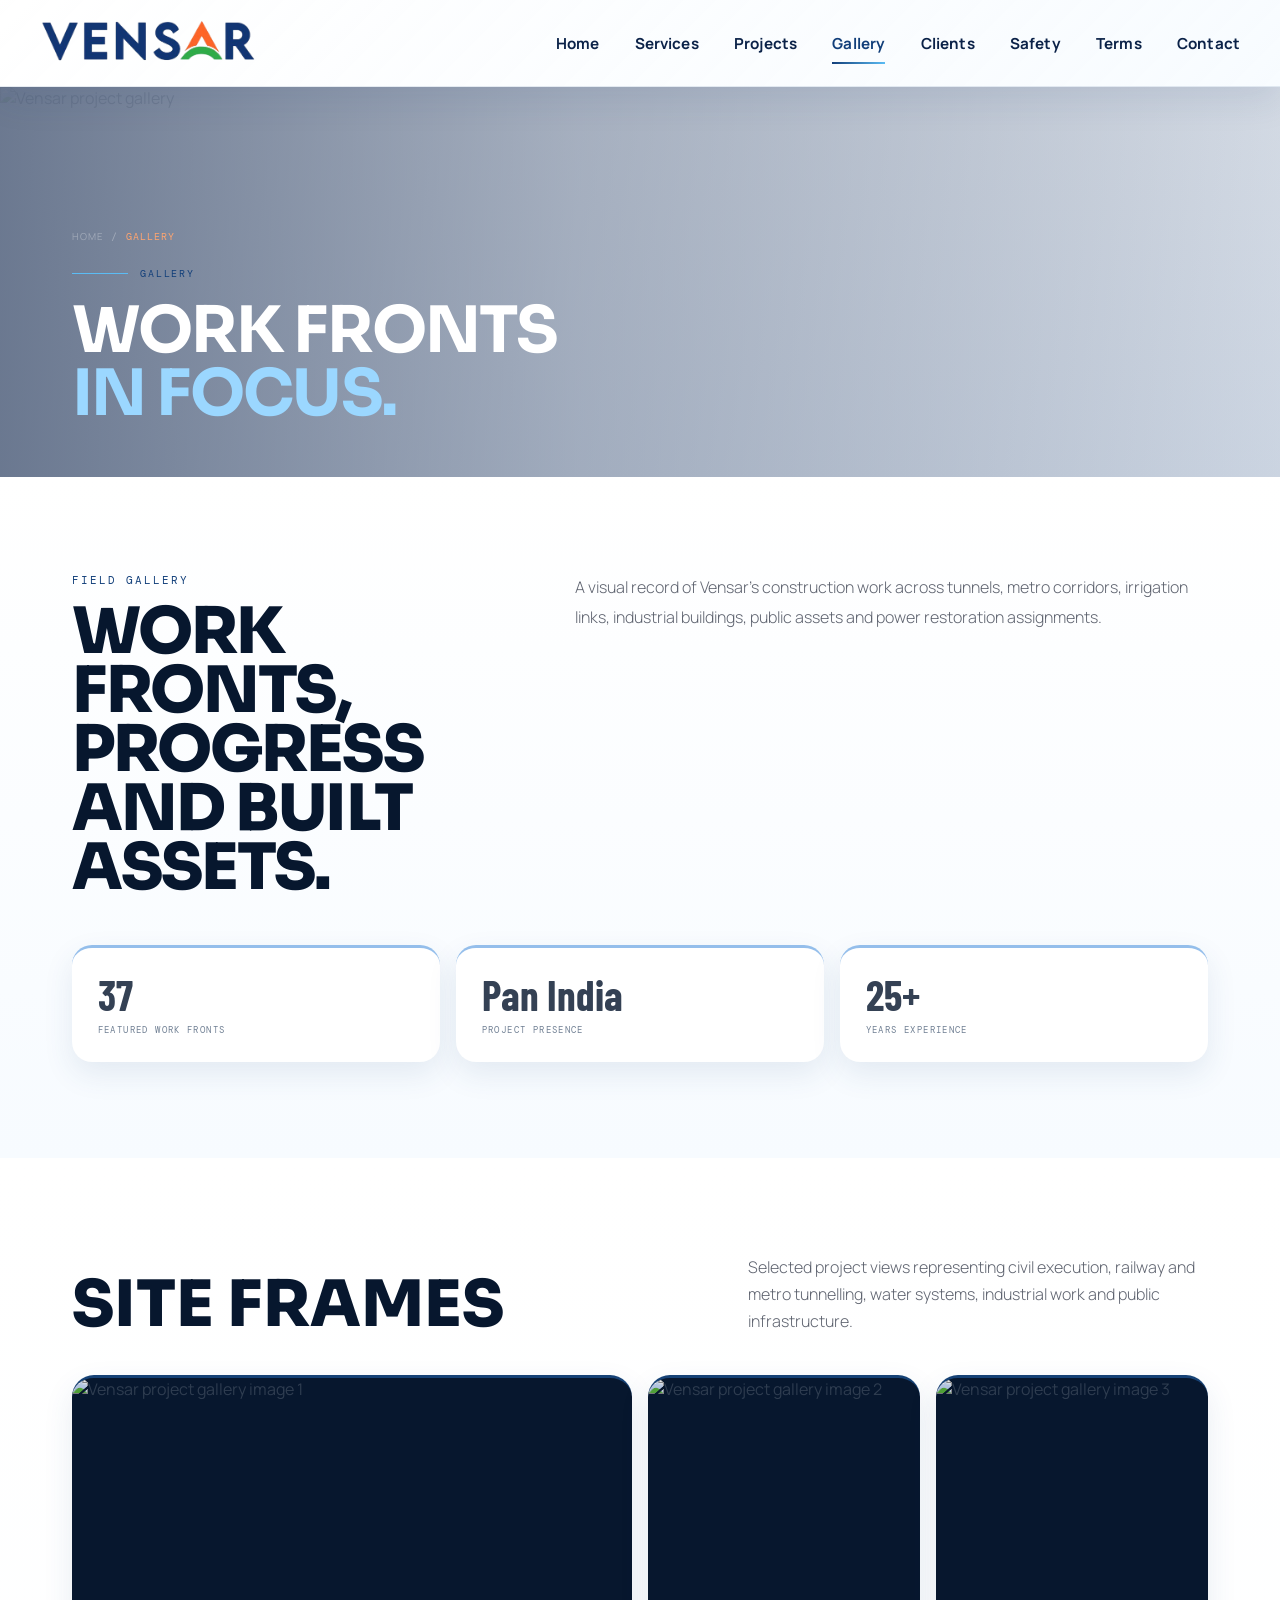
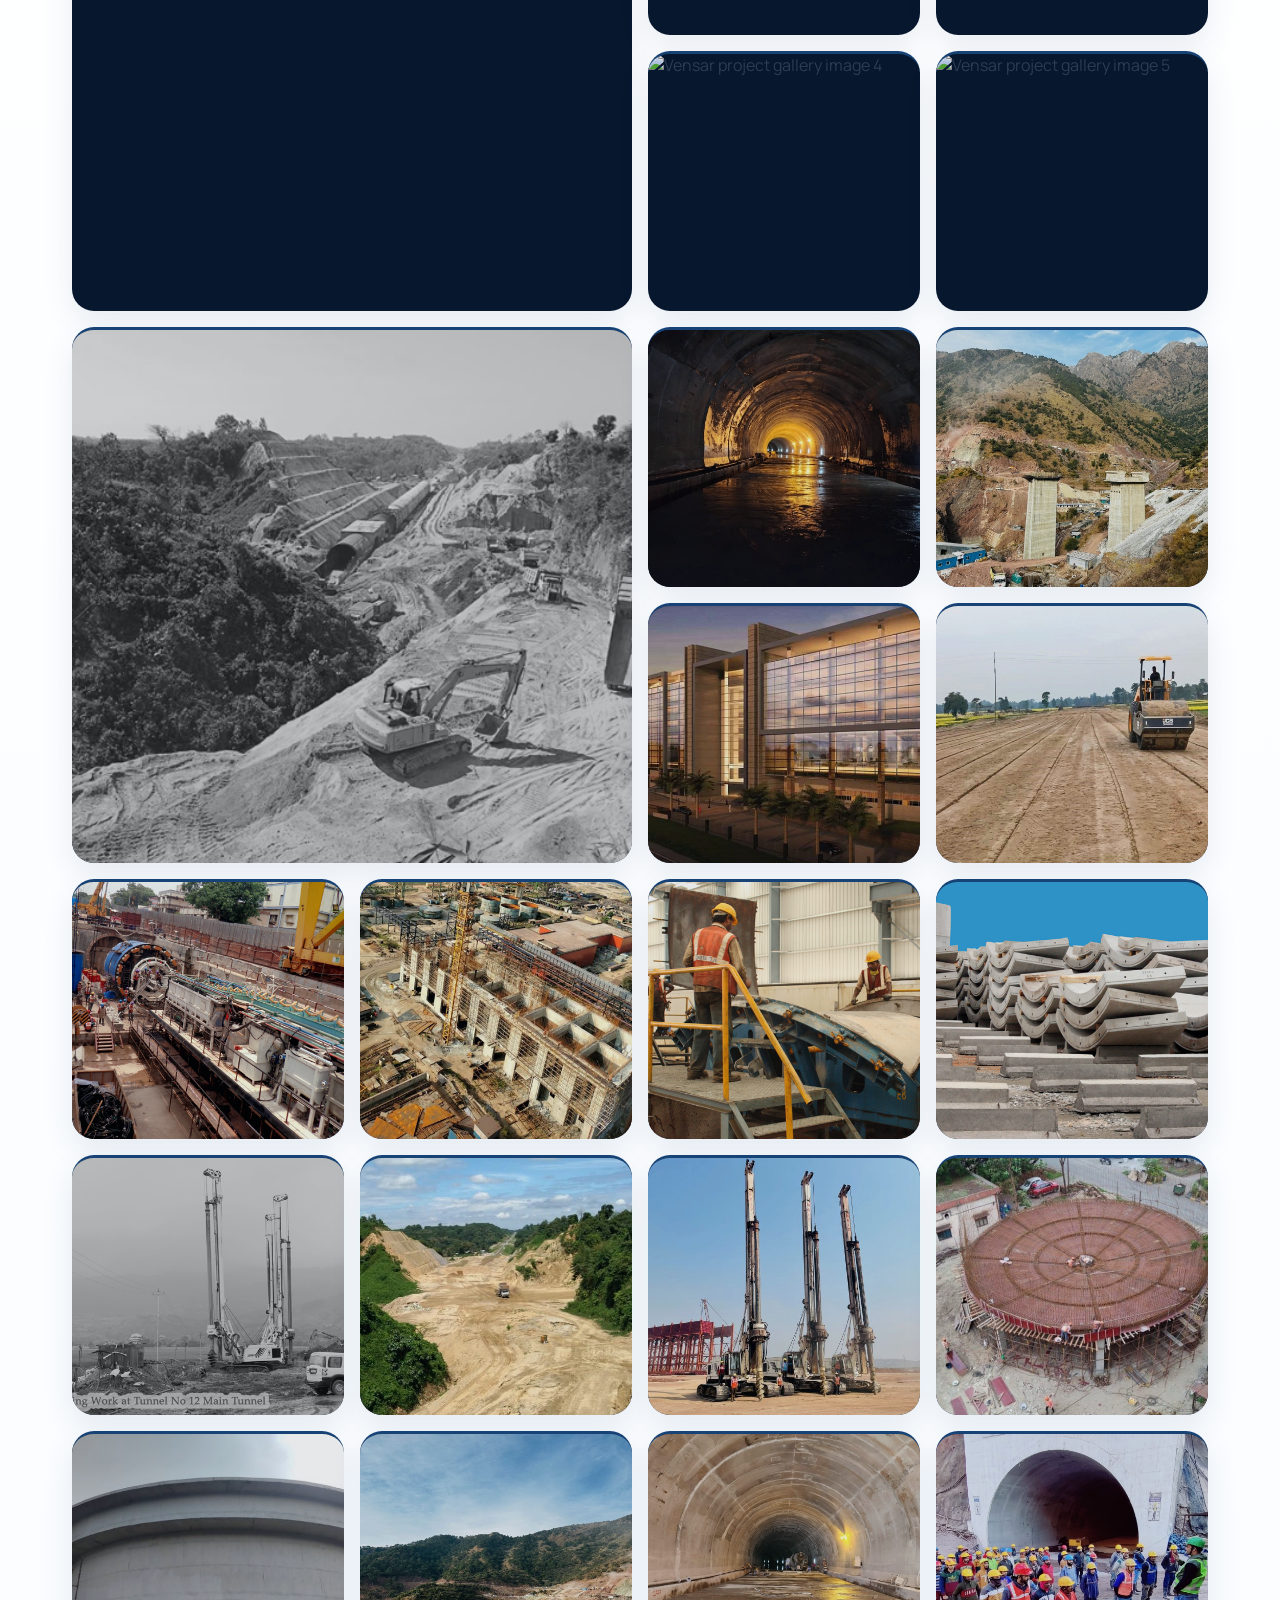
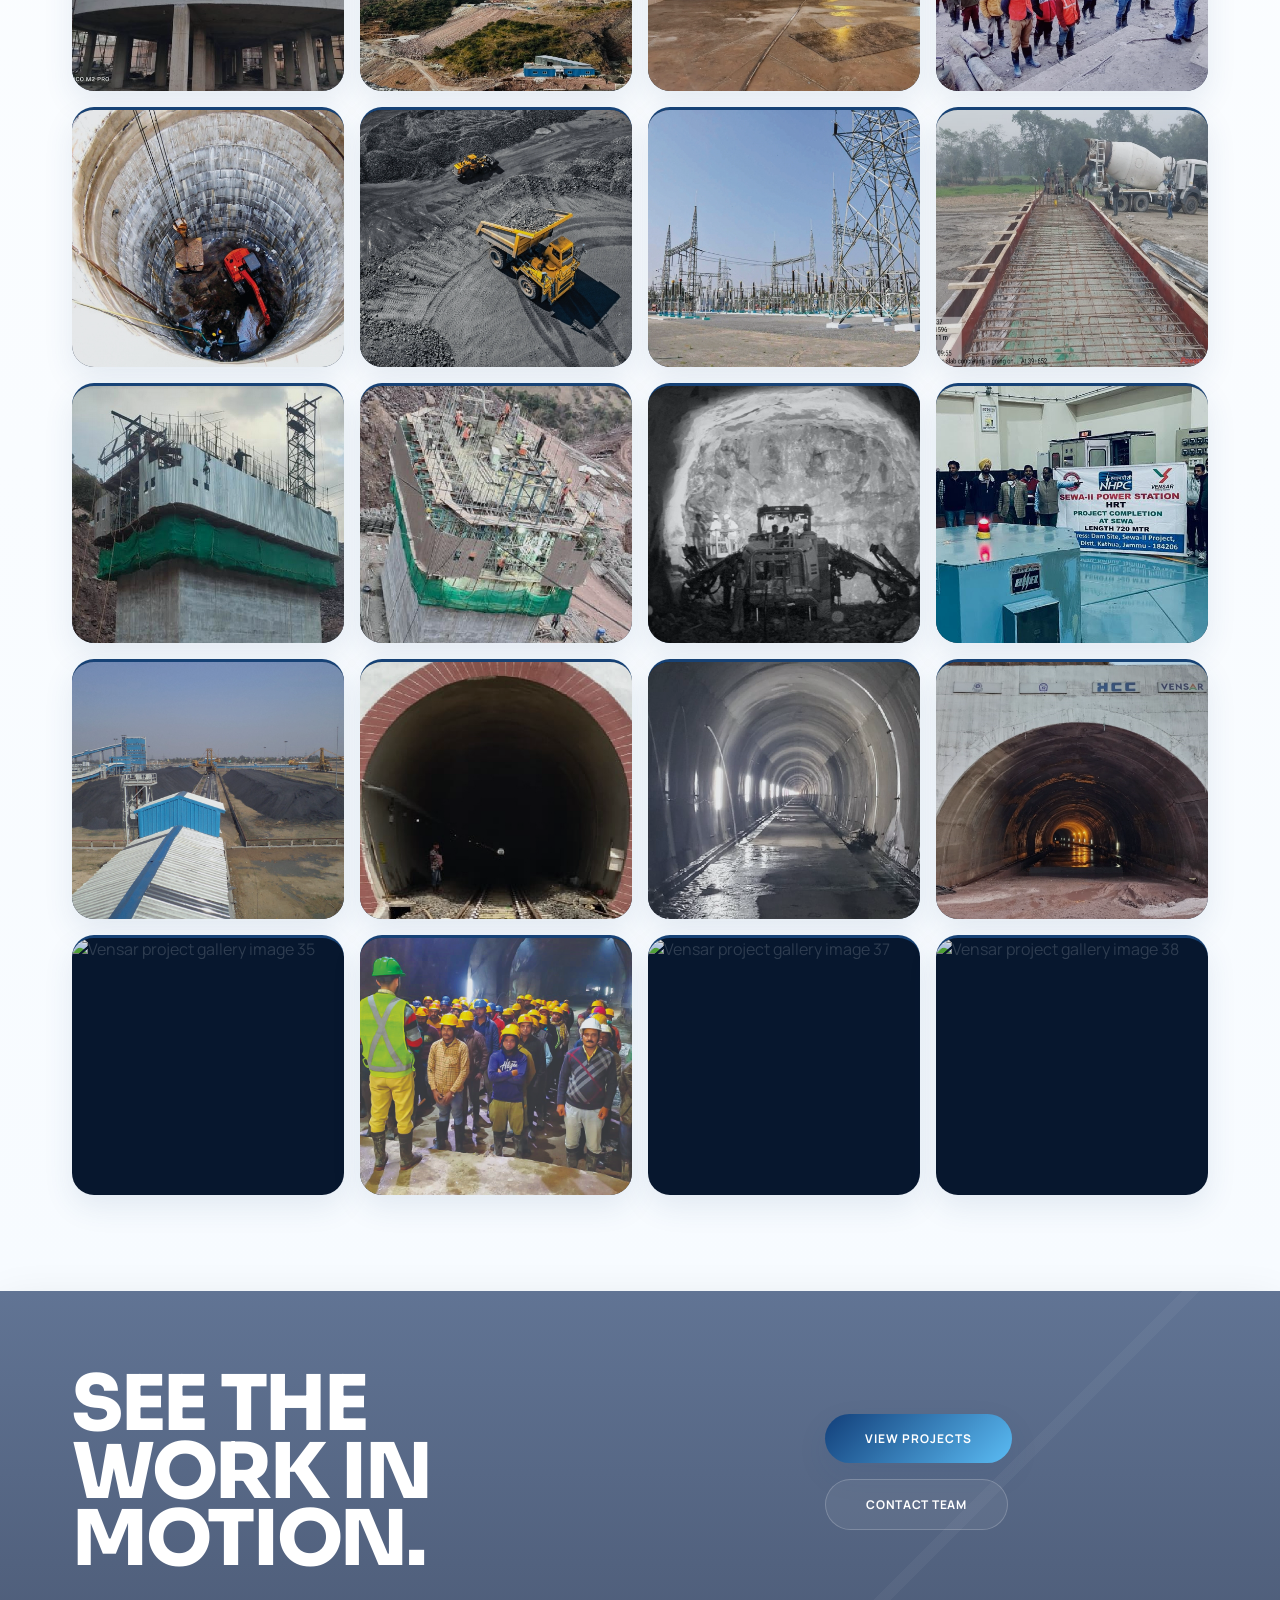
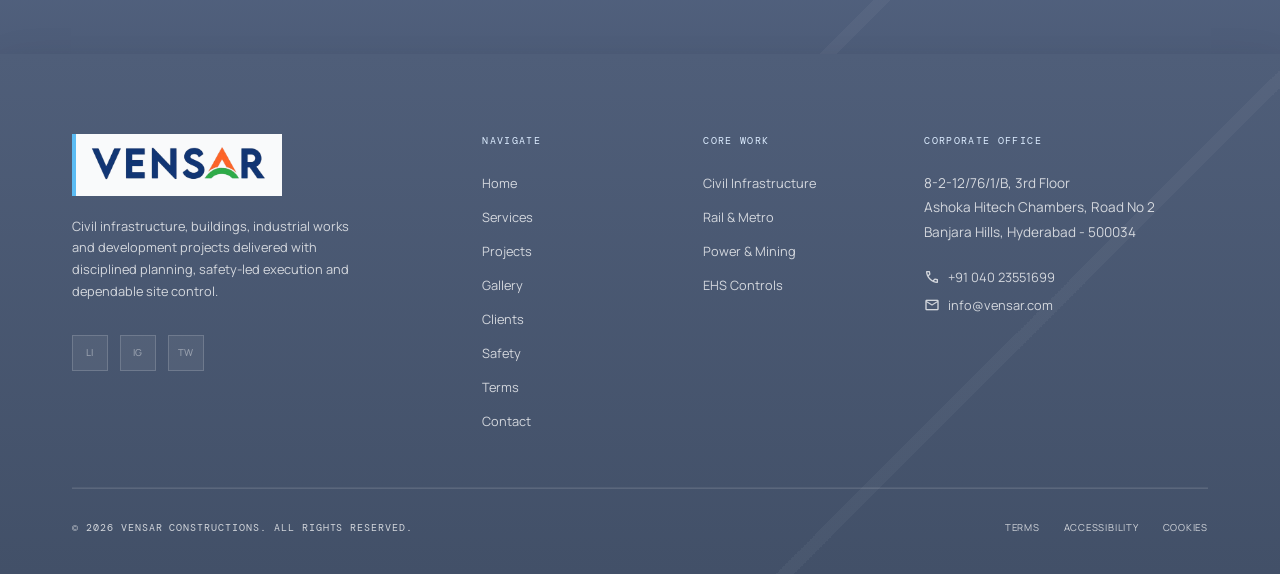
==== gallery.html @ 0ee18542 "Webiste content" ====
<!DOCTYPE html><html lang="en"><head><meta charset="utf-8"/><meta name="viewport" content="width=device-width, initial-scale=1.0"/><title>Gallery — Vensar Constructions</title><style>/* ============================================================
   VENSAR CONSTRUCTIONS — SHARED DESIGN SYSTEM
   "The Architectural Monolith" — Industrial Editorial
   ============================================================ */

@import url('https://fonts.googleapis.com/css2?family=Barlow+Condensed:wght@300;400;600;700;800;900&family=Barlow:wght@300;400;500;600&family=DM+Mono:ital,wght@0,400;0,500;1,400&display=swap');

/* ─── TOKENS ─── */
:root {
  --navy:        #001f4d;
  --navy-mid:    #002a68;
  --navy-light:  #1a3c71;
  --rust:        #b84000;
  --amber:       #c94d00;
  --amber-bright:#e05a00;
  --amber-dim:   #ffa570;
  --gold-chip:   #ffddaf;
  --gold-text:   #3a2000;
  --surface:     #faf7f6;
  --surf-low:    #f3eeec;
  --surf-mid:    #ebe5e4;
  --surf-high:   #ddd7d6;
  --ink:         #1a1918;
  --ink-muted:   #4d4644;
  --ink-faint:   #8a8280;
  --white:       #ffffff;
  --transition:  0.35s cubic-bezier(0.4, 0, 0.2, 1);
  --font-display: 'Barlow Condensed', sans-serif;
  --font-body:    'Barlow', sans-serif;
  --font-mono:    'DM Mono', monospace;
}

/* ─── RESET ─── */
*, *::before, *::after { box-sizing: border-box; margin: 0; padding: 0; }
html { font-size: 16px; scroll-behavior: smooth; }
body {
  font-family: var(--font-body);
  background: var(--surface);
  color: var(--ink);
  overflow-x: hidden;
  -webkit-font-smoothing: antialiased;
}
img { display: block; max-width: 100%; }
a { text-decoration: none; color: inherit; }
button { cursor: pointer; font-family: var(--font-body); border: none; outline: none; }
input, textarea, select { font-family: var(--font-body); }
::-webkit-scrollbar { width: 3px; }
::-webkit-scrollbar-track { background: var(--navy); }
::-webkit-scrollbar-thumb { background: var(--amber); }
::selection { background: var(--gold-chip); color: var(--gold-text); }

/* ─── MATERIAL SYMBOLS ─── */
.material-symbols-outlined {
  font-family: 'Material Symbols Outlined';
  font-variation-settings: 'FILL' 0, 'wght' 400, 'GRAD' 0, 'opsz' 24;
  line-height: 1;
  vertical-align: middle;
}

/* ─── NAVIGATION ─── */
.nav {
  position: fixed;
  top: 0; left: 0; right: 0;
  z-index: 100;
  background: rgba(0, 31, 77, 0.82);
  backdrop-filter: blur(20px);
  -webkit-backdrop-filter: blur(20px);
  border-bottom: 1px solid rgba(255,255,255,0.07);
  transition: background var(--transition);
}
.nav.scrolled {
  background: rgba(0, 20, 55, 0.97);
}
.nav-inner {
  max-width: 1440px;
  margin: 0 auto;
  padding: 0 3rem;
  height: 76px;
  display: flex;
  align-items: center;
  justify-content: space-between;
}
.nav-logo {
  font-family: var(--font-display);
  font-size: 1.35rem;
  font-weight: 900;
  letter-spacing: -0.01em;
  color: var(--white);
  display: flex;
  align-items: center;
  gap: 0.5rem;
}
.nav-logo span {
  display: inline-block;
  width: 6px;
  height: 6px;
  background: var(--amber-bright);
  border-radius: 50%;
  margin-bottom: 2px;
}
.nav-links {
  display: flex;
  align-items: center;
  gap: 2.5rem;
  list-style: none;
}
.nav-links a {
  font-family: var(--font-display);
  font-size: 0.75rem;
  font-weight: 700;
  letter-spacing: 0.12em;
  text-transform: uppercase;
  color: rgba(255,255,255,0.5);
  transition: color var(--transition);
  position: relative;
  padding-bottom: 2px;
}
.nav-links a::after {
  content: '';
  position: absolute;
  bottom: -2px; left: 0; right: 100%;
  height: 1px;
  background: var(--amber-bright);
  transition: right var(--transition);
}
.nav-links a:hover { color: var(--white); }
.nav-links a:hover::after { right: 0; }
.nav-links a.active {
  color: var(--white);
}
.nav-links a.active::after { right: 0; }
.nav-cta {
  background: var(--amber);
  color: var(--white);
  padding: 0.65rem 1.5rem;
  font-family: var(--font-display);
  font-size: 0.7rem;
  font-weight: 700;
  letter-spacing: 0.15em;
  text-transform: uppercase;
  transition: background var(--transition), transform 0.15s;
}
.nav-cta:hover { background: var(--amber-bright); transform: translateY(-1px); }
.nav-cta:active { transform: translateY(0); }

/* Mobile hamburger */
.nav-toggle {
  display: none;
  flex-direction: column;
  gap: 5px;
  background: none;
  padding: 4px;
}
.nav-toggle span {
  display: block;
  width: 24px;
  height: 2px;
  background: var(--white);
  transition: all 0.3s;
}
.nav-toggle.open span:nth-child(1) { transform: translateY(7px) rotate(45deg); }
.nav-toggle.open span:nth-child(2) { opacity: 0; }
.nav-toggle.open span:nth-child(3) { transform: translateY(-7px) rotate(-45deg); }

.nav-mobile {
  display: none;
  background: rgba(0,20,55,0.98);
  padding: 1.5rem 3rem 2rem;
  border-top: 1px solid rgba(255,255,255,0.07);
}
.nav-mobile.open { display: block; }
.nav-mobile a {
  display: block;
  font-family: var(--font-display);
  font-size: 1.5rem;
  font-weight: 700;
  letter-spacing: 0.05em;
  text-transform: uppercase;
  color: rgba(255,255,255,0.6);
  padding: 0.75rem 0;
  border-bottom: 1px solid rgba(255,255,255,0.06);
  transition: color var(--transition);
}
.nav-mobile a:hover, .nav-mobile a.active { color: var(--white); }
.nav-mobile .nav-cta { display: inline-block; margin-top: 1.5rem; }

@media (max-width: 900px) {
  .nav-links, .nav-cta { display: none; }
  .nav-toggle { display: flex; }
}

/* ─── PAGE ENTRY ANIMATION ─── */
@keyframes fadeUp {
  from { opacity: 0; transform: translateY(28px); }
  to   { opacity: 1; transform: translateY(0); }
}
@keyframes fadeIn {
  from { opacity: 0; }
  to   { opacity: 1; }
}
@keyframes slideRight {
  from { transform: scaleX(0); }
  to   { transform: scaleX(1); }
}
.anim-fade-up  { animation: fadeUp 0.7s cubic-bezier(0.4,0,0.2,1) both; }
.anim-fade-in  { animation: fadeIn 0.9s ease both; }
.delay-1 { animation-delay: 0.1s; }
.delay-2 { animation-delay: 0.22s; }
.delay-3 { animation-delay: 0.38s; }
.delay-4 { animation-delay: 0.52s; }
.delay-5 { animation-delay: 0.68s; }

/* ─── SCROLL REVEAL ─── */
.reveal {
  opacity: 0;
  transform: translateY(32px);
  transition: opacity 0.7s cubic-bezier(0.4,0,0.2,1), transform 0.7s cubic-bezier(0.4,0,0.2,1);
}
.reveal.visible {
  opacity: 1;
  transform: translateY(0);
}
.reveal-delay-1.visible { transition-delay: 0.1s; }
.reveal-delay-2.visible { transition-delay: 0.2s; }
.reveal-delay-3.visible { transition-delay: 0.3s; }
.reveal-delay-4.visible { transition-delay: 0.4s; }

/* ─── LAYOUT HELPERS ─── */
.container {
  max-width: 1440px;
  margin: 0 auto;
  padding: 0 3rem;
}
@media (max-width: 768px) { .container { padding: 0 1.5rem; } }

/* ─── SECTION LABEL ─── */
.section-label {
  display: inline-block;
  font-family: var(--font-mono);
  font-size: 0.65rem;
  letter-spacing: 0.18em;
  text-transform: uppercase;
  color: var(--amber-bright);
  margin-bottom: 1rem;
}
.section-label.light { color: var(--amber-dim); }

/* ─── BUTTONS ─── */
.btn-primary {
  display: inline-block;
  background: var(--amber);
  color: var(--white);
  padding: 1rem 2.5rem;
  font-family: var(--font-display);
  font-size: 0.75rem;
  font-weight: 700;
  letter-spacing: 0.15em;
  text-transform: uppercase;
  transition: background var(--transition), transform 0.15s;
}
.btn-primary:hover { background: var(--amber-bright); transform: translateY(-2px); }
.btn-ghost {
  display: inline-block;
  background: transparent;
  color: var(--white);
  padding: 1rem 2.5rem;
  font-family: var(--font-display);
  font-size: 0.75rem;
  font-weight: 700;
  letter-spacing: 0.15em;
  text-transform: uppercase;
  border: 1px solid rgba(255,255,255,0.3);
  transition: background var(--transition), border-color var(--transition);
}
.btn-ghost:hover { background: rgba(255,255,255,0.1); border-color: rgba(255,255,255,0.6); }
.btn-outline {
  display: inline-block;
  background: transparent;
  color: var(--navy);
  padding: 1rem 2.5rem;
  font-family: var(--font-display);
  font-size: 0.75rem;
  font-weight: 700;
  letter-spacing: 0.15em;
  text-transform: uppercase;
  border: 1px solid var(--navy);
  transition: background var(--transition), color var(--transition);
}
.btn-outline:hover { background: var(--navy); color: var(--white); }

/* ─── CHIP ─── */
.chip {
  display: inline-block;
  background: var(--gold-chip);
  color: var(--gold-text);
  padding: 0.3rem 0.9rem;
  border-radius: 99px;
  font-family: var(--font-mono);
  font-size: 0.6rem;
  font-weight: 500;
  letter-spacing: 0.1em;
  text-transform: uppercase;
}

/* ─── STAT BAR ─── */
.stat-row {
  display: flex;
  gap: 4rem;
  flex-wrap: wrap;
}
.stat-item {
  border-left: 2px solid var(--amber-bright);
  padding-left: 1.25rem;
}
.stat-num {
  font-family: var(--font-display);
  font-size: 2.8rem;
  font-weight: 900;
  color: var(--white);
  line-height: 1;
  letter-spacing: -0.02em;
}
.stat-label {
  font-family: var(--font-mono);
  font-size: 0.6rem;
  letter-spacing: 0.15em;
  text-transform: uppercase;
  color: rgba(255,255,255,0.45);
  margin-top: 0.35rem;
}

/* ─── FOOTER ─── */
.footer {
  background: #000e2a;
  padding: 5rem 0 2.5rem;
}
.footer-grid {
  display: grid;
  grid-template-columns: 2fr 1fr 1fr 1.5fr;
  gap: 3rem;
  padding-bottom: 3.5rem;
  border-bottom: 1px solid rgba(255,255,255,0.07);
}
@media (max-width: 1024px) { .footer-grid { grid-template-columns: 1fr 1fr; } }
@media (max-width: 600px) { .footer-grid { grid-template-columns: 1fr; } }
.footer-brand {
  font-family: var(--font-display);
  font-size: 1.4rem;
  font-weight: 900;
  color: var(--white);
  display: flex;
  align-items: center;
  gap: 0.4rem;
  margin-bottom: 1.25rem;
}
.footer-brand-dot {
  width: 6px; height: 6px;
  background: var(--amber-bright);
  border-radius: 50%;
  margin-bottom: 2px;
}
.footer-tagline {
  font-size: 0.8rem;
  color: rgba(255,255,255,0.35);
  line-height: 1.7;
  max-width: 280px;
  margin-bottom: 2rem;
}
.footer-social {
  display: flex;
  gap: 0.75rem;
}
.footer-social a {
  width: 36px; height: 36px;
  border: 1px solid rgba(255,255,255,0.12);
  display: flex; align-items: center; justify-content: center;
  color: rgba(255,255,255,0.4);
  font-family: var(--font-mono);
  font-size: 0.6rem;
  font-weight: 500;
  letter-spacing: 0.05em;
  transition: all var(--transition);
}
.footer-social a:hover {
  border-color: var(--amber-bright);
  color: var(--amber-bright);
}
.footer-duns {
  margin-top: 1.5rem;
}
.footer-col-title {
  font-family: var(--font-mono);
  font-size: 0.6rem;
  letter-spacing: 0.18em;
  text-transform: uppercase;
  color: var(--amber-bright);
  margin-bottom: 1.5rem;
}
.footer-links {
  list-style: none;
  display: flex;
  flex-direction: column;
  gap: 0.75rem;
}
.footer-links a {
  font-size: 0.8rem;
  color: rgba(255,255,255,0.4);
  transition: color var(--transition);
}
.footer-links a:hover { color: var(--white); }
.footer-address {
  font-size: 0.85rem;
  color: rgba(255,255,255,0.4);
  line-height: 1.8;
  margin-bottom: 1.5rem;
}
.footer-contact a {
  display: flex;
  align-items: center;
  gap: 0.5rem;
  font-size: 0.8rem;
  color: rgba(255,255,255,0.4);
  margin-bottom: 0.6rem;
  transition: color var(--transition);
}
.footer-contact a:hover { color: var(--amber-dim); }
.footer-contact .material-symbols-outlined { font-size: 1rem; }
.footer-bottom {
  padding-top: 2rem;
  display: flex;
  justify-content: space-between;
  align-items: center;
  flex-wrap: wrap;
  gap: 1rem;
}
.footer-copy {
  font-family: var(--font-mono);
  font-size: 0.6rem;
  letter-spacing: 0.1em;
  text-transform: uppercase;
  color: rgba(255,255,255,0.2);
}
.footer-legal {
  display: flex;
  gap: 1.5rem;
}
.footer-legal a {
  font-family: var(--font-mono);
  font-size: 0.6rem;
  letter-spacing: 0.08em;
  text-transform: uppercase;
  color: rgba(255,255,255,0.2);
  transition: color var(--transition);
}
.footer-legal a:hover { color: rgba(255,255,255,0.5); }

/* ─── STATUS BADGE ─── */
.status-badge {
  display: inline-flex;
  align-items: center;
  gap: 0.5rem;
  font-family: var(--font-mono);
  font-size: 0.6rem;
  letter-spacing: 0.1em;
  text-transform: uppercase;
  color: rgba(255,255,255,0.5);
}
.status-dot {
  width: 7px; height: 7px;
  border-radius: 50%;
  background: #22c55e;
  animation: pulse-dot 2s infinite;
}
@keyframes pulse-dot {
  0%, 100% { opacity: 1; }
  50% { opacity: 0.4; }
}

/* Vensar logo update */
.nav-logo { width: 190px; background: rgba(255,255,255,0.96); padding: 0.35rem 0.55rem; border-radius: 2px; gap: 0; }
.nav-logo img { display: block; width: 100%; height: auto; }
.nav-logo span { display: none; }
.footer-brand-logo { background: rgba(255,255,255,0.95); padding: 0.45rem 0.65rem; width: 210px; }
.footer-brand-logo img { display: block; width: 100%; height: auto; }
.footer-duns { margin-top: 1.2rem; }
@media (max-width: 520px) { .nav-logo { width: 158px; } }

</style><link href="https://fonts.googleapis.com/css2?family=Material+Symbols+Outlined:wght,FILL@100..700,0..1&display=swap" rel="stylesheet"/><style>
/* PAGE HERO */
.page-hero{position:relative;height:560px;display:flex;align-items:flex-end;overflow:hidden;background:var(--navy)}
.page-hero-img{position:absolute;inset:0;width:100%;height:100%;object-fit:cover;opacity:.38}.page-hero-overlay{position:absolute;inset:0;background:linear-gradient(to top,var(--navy) 30%,rgba(0,31,77,.55) 70%,transparent)}.page-hero-content{position:relative;z-index:2;padding-bottom:5rem;padding-top:76px;width:100%}.page-hero-label{display:flex;align-items:center;gap:.75rem;margin-bottom:1.25rem}.page-hero-label-line{width:32px;height:1px;background:var(--amber-bright)}.page-hero-label-text{font-family:var(--font-mono);font-size:.65rem;letter-spacing:.18em;text-transform:uppercase;color:var(--amber-dim)}.page-hero-h1{font-family:var(--font-display);font-size:clamp(3rem,7vw,6rem);font-weight:900;text-transform:uppercase;letter-spacing:-.02em;color:var(--white);line-height:.88;max-width:760px}.page-hero-h1 em{font-style:normal;color:var(--amber-bright)}.breadcrumb{display:flex;align-items:center;gap:.5rem;margin-bottom:1.5rem}.breadcrumb a,.breadcrumb span{font-family:var(--font-mono);font-size:.6rem;letter-spacing:.1em;text-transform:uppercase;color:rgba(255,255,255,.32)}.breadcrumb .current{color:var(--amber-dim)}
.page-intro{padding:5rem 0;background:var(--surface)}.page-intro-grid{display:grid;grid-template-columns:5fr 7fr;gap:4rem;align-items:start}.intro-kicker{font-family:var(--font-mono);font-size:.65rem;letter-spacing:.18em;text-transform:uppercase;color:var(--amber-bright);margin-bottom:1rem}.intro-title{font-family:var(--font-display);font-size:clamp(2.4rem,5vw,4.4rem);font-weight:900;text-transform:uppercase;color:var(--navy);line-height:.92;letter-spacing:-.02em}.intro-text{font-size:1rem;line-height:1.85;color:var(--ink-muted);font-weight:300}.metric-strip{display:grid;grid-template-columns:repeat(3,1fr);gap:1px;background:var(--surf-high);margin-top:3rem}.metric-tile{background:var(--navy);padding:2rem}.metric-tile strong{font-family:var(--font-display);font-size:2.6rem;color:var(--white);line-height:1}.metric-tile span{display:block;font-family:var(--font-mono);font-size:.58rem;letter-spacing:.15em;text-transform:uppercase;color:rgba(255,255,255,.45);margin-top:.5rem}
.gallery-section,.clients-section,.safety-section{padding:5rem 0 7rem;background:var(--surf-low)}.section-head{display:flex;justify-content:space-between;align-items:end;gap:2rem;margin-bottom:2.5rem}.section-head h2{font-family:var(--font-display);font-size:clamp(2.5rem,5vw,4rem);font-weight:900;text-transform:uppercase;color:var(--navy);line-height:.94}.section-head p{max-width:460px;color:var(--ink-muted);line-height:1.7;font-weight:300}
.gallery-grid{display:grid;grid-template-columns:repeat(4,1fr);grid-auto-rows:260px;gap:1rem}.gallery-card{position:relative;overflow:hidden;background:var(--navy)}.gallery-card:nth-child(1),.gallery-card:nth-child(6){grid-column:span 2;grid-row:span 2}.gallery-card img{width:100%;height:100%;object-fit:cover;transition:transform .8s cubic-bezier(.4,0,.2,1);opacity:.9}.gallery-card:hover img{transform:scale(1.06)}
.client-grid{display:grid;grid-template-columns:repeat(4,1fr);gap:1px;background:var(--surf-high);border:1px solid var(--surf-high)}.client-card{min-height:190px;background:var(--surface);padding:1.5rem;display:flex;flex-direction:column;justify-content:space-between;transition:background var(--transition),transform .25s}.client-card:hover{background:var(--white);transform:translateY(-3px)}.client-mark{width:42px;height:42px;background:var(--navy);color:var(--white);display:flex;align-items:center;justify-content:center;font-family:var(--font-display);font-weight:900;font-size:1rem}.client-card h3{font-family:var(--font-display);font-size:1.45rem;font-weight:800;text-transform:uppercase;color:var(--navy);line-height:1}.client-card p{font-family:var(--font-mono);font-size:.58rem;letter-spacing:.12em;text-transform:uppercase;color:var(--ink-faint)}.client-band{margin-top:4rem;background:var(--navy);padding:3rem;display:grid;grid-template-columns:1fr 1fr 1fr;gap:2rem}.client-band strong{font-family:var(--font-display);font-size:3rem;color:var(--white);line-height:1}.client-band span{display:block;font-family:var(--font-mono);font-size:.6rem;letter-spacing:.15em;text-transform:uppercase;color:rgba(255,255,255,.45);margin-top:.4rem}
.safety-layout{display:grid;grid-template-columns:4fr 8fr;gap:2rem}.safety-panel{background:var(--navy);padding:2.5rem;color:var(--white);position:sticky;top:110px;align-self:start}.safety-panel h3{font-family:var(--font-display);font-size:2.4rem;line-height:.95;text-transform:uppercase;margin-bottom:1.25rem}.safety-panel p{color:rgba(255,255,255,.62);line-height:1.75;font-weight:300}.safety-list{display:grid;gap:1rem}.safety-card{background:var(--surface);padding:1.75rem;border-left:4px solid var(--amber-bright);display:grid;grid-template-columns:auto 1fr;gap:1.25rem;align-items:start}.safety-num{font-family:var(--font-display);font-size:2rem;font-weight:900;color:var(--amber-bright);line-height:1}.safety-card h3{font-family:var(--font-display);font-size:1.6rem;text-transform:uppercase;color:var(--navy);line-height:1;margin-bottom:.5rem}.safety-card p{color:var(--ink-muted);line-height:1.7;font-weight:300}.protocol-grid{margin-top:4rem;display:grid;grid-template-columns:repeat(4,1fr);gap:1rem}.protocol{background:var(--white);padding:1.5rem;min-height:180px}.protocol span{font-family:var(--font-mono);font-size:.58rem;letter-spacing:.15em;text-transform:uppercase;color:var(--amber-bright)}.protocol h3{font-family:var(--font-display);font-size:1.35rem;text-transform:uppercase;color:var(--navy);line-height:1;margin-top:.8rem}
.cta-strip{background:var(--navy);padding:5rem 0}.cta-strip-inner{display:flex;justify-content:space-between;align-items:center;gap:2rem}.cta-strip-title{font-family:var(--font-display);font-size:clamp(2.6rem,6vw,5rem);font-weight:900;text-transform:uppercase;color:var(--white);line-height:.88}.cta-strip-btns{display:flex;gap:1rem;flex-wrap:wrap}
@media(max-width:1100px){.gallery-grid{grid-template-columns:repeat(2,1fr)}.client-grid{grid-template-columns:repeat(3,1fr)}.protocol-grid{grid-template-columns:repeat(2,1fr)}}@media(max-width:900px){.page-intro-grid,.safety-layout,.cta-strip-inner{grid-template-columns:1fr;display:grid}.client-band{grid-template-columns:1fr}.safety-panel{position:static}.gallery-card:nth-child(1),.gallery-card:nth-child(6){grid-column:span 1;grid-row:span 1}}@media(max-width:650px){.page-hero{height:460px}.gallery-grid,.client-grid,.protocol-grid{grid-template-columns:1fr}.gallery-grid{grid-auto-rows:260px}.metric-strip{grid-template-columns:1fr}.section-head{display:block}.section-head p{margin-top:1rem}.client-band{padding:2rem}.page-intro{padding:3.5rem 0}.gallery-section,.clients-section,.safety-section{padding:3.5rem 0 5rem}}
</style><link href="styles.css" rel="stylesheet"/></head><body><nav class="nav"><div class="nav-inner"><a href="index.html" class="nav-logo"><img src="assets/brand/vensar-logo.png" alt="Vensar"/></a><ul class="nav-links"><li><a href="index.html">Home</a></li><li><a href="services.html">Services</a></li><li><a href="projects.html">Projects</a></li><li><a href="gallery.html" class="active">Gallery</a></li><li><a href="clients.html">Clients</a></li><li><a href="safety.html">Safety</a></li><li><a href="terms.html">Terms</a></li><li><a href="contact.html">Contact</a></li></ul><a href="contact.html" class="nav-cta">Request Quote</a><button class="nav-toggle" aria-label="Menu"><span></span><span></span><span></span></button></div><div class="nav-mobile"><a href="index.html">Home</a><a href="services.html">Services</a><a href="projects.html">Projects</a><a href="gallery.html" class="active">Gallery</a><a href="clients.html">Clients</a><a href="safety.html">Safety</a><a href="terms.html">Terms</a><a href="contact.html">Contact</a><a href="contact.html" class="nav-cta">Request Quote</a></div></nav><section class="page-hero"><img class="page-hero-img" src="assets/slider/gallery-20.jpg" alt="Vensar project gallery"/><div class="page-hero-overlay"></div><div class="page-hero-content container"><div class="breadcrumb anim-fade-up"><a href="index.html">Home</a><span>/</span><span class="current">Gallery</span></div><div class="page-hero-label anim-fade-up delay-1"><span class="page-hero-label-line"></span><span class="page-hero-label-text">Gallery</span></div><h1 class="page-hero-h1 anim-fade-up delay-2">Work fronts<br/><em>in focus.</em></h1></div></section><section class="page-intro"><div class="container"><div class="page-intro-grid"><div class="reveal"><div class="intro-kicker">Field Gallery</div><h2 class="intro-title">Work fronts, progress and built assets.</h2></div><p class="intro-text reveal reveal-delay-1">A visual record of Vensar's construction work across tunnels, metro corridors, irrigation links, industrial buildings, public assets and power restoration assignments.</p></div><div class="metric-strip reveal reveal-delay-2"><div class="metric-tile"><strong data-count="38">0</strong><span>Featured Work Fronts</span></div><div class="metric-tile"><strong>Pan India</strong><span>Project Presence</span></div><div class="metric-tile"><strong>25+</strong><span>Years Experience</span></div></div></div></section><section class="gallery-section"><div class="container"><div class="section-head reveal"><h2>Site Frames</h2><p>Selected project views representing civil execution, railway and metro tunnelling, water systems, industrial work and public infrastructure.</p></div><div class="gallery-grid"><article class="gallery-card reveal reveal-delay-0"><img src="assets/gallery/gallery-highway.jpg" alt="Vensar project gallery image 1"/></article><article class="gallery-card reveal reveal-delay-1"><img src="assets/gallery/gallery-railway.jpg" alt="Vensar project gallery image 2"/></article><article class="gallery-card reveal reveal-delay-2"><img src="assets/gallery/gallery-building.jpg" alt="Vensar project gallery image 3"/></article><article class="gallery-card reveal reveal-delay-3"><img src="assets/gallery/gallery-mining.jpg" alt="Vensar project gallery image 4"/></article><article class="gallery-card reveal reveal-delay-0"><img src="assets/gallery/gallery-power.jpg" alt="Vensar project gallery image 5"/></article><article class="gallery-card reveal reveal-delay-1"><img src="assets/gallery/gallery-tunnel.jpg" alt="Vensar project gallery image 6"/></article><article class="gallery-card reveal reveal-delay-2"><img src="assets/gallery/gallery-live-c1.jpg" alt="Vensar project gallery image 7"/></article><article class="gallery-card reveal reveal-delay-3"><img src="assets/gallery/gallery-live-c2.jpg" alt="Vensar project gallery image 8"/></article></div></div></section><section class="cta-strip"><div class="container"><div class="cta-strip-inner"><h2 class="cta-strip-title reveal">See the<br/>work in motion.</h2><div class="cta-strip-btns reveal reveal-delay-2"><a href="projects.html" class="btn-primary">View Projects</a><a href="contact.html" class="btn-ghost">Contact Team</a></div></div></div></section><!-- ── FOOTER ── -->
<footer class="footer">
  <div class="container">
    <div class="footer-grid">
      <div>
        <div class="footer-brand footer-brand-logo"><img src="assets/brand/vensar-logo.png" alt="Vensar"/></div>
        <p class="footer-tagline">Civil infrastructure, buildings, industrial works and development projects delivered with disciplined planning, safety-led execution and dependable site control.</p>
        <div class="footer-social"><a href="#">LI</a><a href="#">IG</a><a href="#">TW</a></div>
        <div class="footer-duns"><script language="JavaScript" src="https://dunsregistered.dnb.com" type="text/javascript"></script></div>
      </div>
      <div>
        <div class="footer-col-title">Navigate</div>
        <ul class="footer-links">
          <li><a href="index.html">Home</a></li>
          <li><a href="services.html">Services</a></li>
          <li><a href="projects.html">Projects</a></li>
          <li><a href="gallery.html">Gallery</a></li>
          <li><a href="clients.html">Clients</a></li>
          <li><a href="safety.html">Safety</a></li>
          <li><a href="terms.html">Terms</a></li>
          <li><a href="contact.html">Contact</a></li>
        </ul>
      </div>
      <div>
        <div class="footer-col-title">Core Work</div>
        <ul class="footer-links">
          <li><a href="services.html">Civil Infrastructure</a></li>
          <li><a href="services.html">Rail &amp; Metro</a></li>
          <li><a href="services.html">Power &amp; Mining</a></li>
          <li><a href="safety.html">EHS Controls</a></li>
        </ul>
      </div>
      <div>
        <div class="footer-col-title">Corporate Office</div>
        <p class="footer-address">8-2-12/76/1/B, 3rd Floor<br/>Ashoka Hitech Chambers, Road No 2<br/>Banjara Hills, Hyderabad - 500034</p>
        <div class="footer-contact">
          <a href="tel:+9104023551699"><span class="material-symbols-outlined">call</span>+91 040 23551699</a>
          <a href="mailto:info@vensar.com"><span class="material-symbols-outlined">mail</span>info@vensar.com</a>
        </div>
      </div>
    </div>
    <div class="footer-bottom">
      <span class="footer-copy">© 2026 Vensar Constructions. All Rights Reserved.</span>
      <div class="footer-legal"><a href="terms.html">Terms</a><a href="#">Accessibility</a><a href="#">Cookies</a></div>
    </div>
  </div>
</footer><script src="gallery-manifest.js"></script><script>document.addEventListener('DOMContentLoaded',()=>{const fallbackGallery=['assets/gallery/gallery-19.jpg','assets/gallery/gallery-b10.jpeg','assets/gallery/gallery-b13.jpeg','assets/gallery/gallery-building.jpg','assets/gallery/gallery-highway.jpg','assets/gallery/gallery-live-12.jpg','assets/gallery/gallery-live-14.jpg','assets/gallery/gallery-live-15.jpg','assets/gallery/gallery-live-16.jpg','assets/gallery/gallery-live-18.jpg','assets/gallery/gallery-live-b12.jpeg','assets/gallery/gallery-live-b14.jpeg','assets/gallery/gallery-live-b15.jpeg','assets/gallery/gallery-live-b16.jpg','assets/gallery/gallery-live-b17.jpg','assets/gallery/gallery-live-b2.jpg','assets/gallery/gallery-live-b21.jpg','assets/gallery/gallery-live-b23.jpeg','assets/gallery/gallery-live-b6.jpeg','assets/gallery/gallery-live-b7.jpeg','assets/gallery/gallery-live-b8.jpeg','assets/gallery/gallery-live-c1.jpg','assets/gallery/gallery-live-c2.jpg','assets/gallery/gallery-mining.jpg','assets/gallery/gallery-power.jpg','assets/gallery/gallery-power2.jpg','assets/gallery/gallery-railway.jpg','assets/gallery/gallery-tunnel.jpg','assets/gallery/gallery-tuunel.jpeg'];const manifestFiles=Array.isArray(window.GALLERY_MANIFEST)?window.GALLERY_MANIFEST.filter(file=>typeof file==='string'&&file.startsWith('assets/gallery/')):fallbackGallery;const liveGallery=manifestFiles.length?manifestFiles:fallbackGallery;const grid=document.querySelector('.gallery-grid');if(grid){grid.innerHTML=liveGallery.map((file,index)=>`<article class="gallery-card reveal reveal-delay-${index%4}"><img src="${file}" alt="Vensar project gallery image ${index+1}" loading="lazy"/></article>`).join('')}const galleryMetric=document.querySelector('.metric-tile [data-count]');if(galleryMetric){galleryMetric.dataset.count=String(liveGallery.length);galleryMetric.textContent='0'}})</script><script>document.addEventListener('DOMContentLoaded',()=>{const nav=document.querySelector('.nav');if(nav){window.addEventListener('scroll',()=>{nav.classList.toggle('scrolled',window.scrollY>40)},{passive:true})}const toggle=document.querySelector('.nav-toggle');const mobileNav=document.querySelector('.nav-mobile');if(toggle&&mobileNav){toggle.addEventListener('click',()=>{toggle.classList.toggle('open');mobileNav.classList.toggle('open')});mobileNav.querySelectorAll('a').forEach(a=>a.addEventListener('click',()=>{toggle.classList.remove('open');mobileNav.classList.remove('open')}))}if('IntersectionObserver' in window){const observer=new IntersectionObserver(entries=>{entries.forEach(entry=>{if(entry.isIntersecting){entry.target.classList.add('visible');observer.unobserve(entry.target)}})},{threshold:.12});document.querySelectorAll('.reveal').forEach(el=>observer.observe(el))}else{document.querySelectorAll('.reveal').forEach(el=>el.classList.add('visible'))}const counterObserver='IntersectionObserver' in window?new IntersectionObserver(entries=>{entries.forEach(entry=>{if(entry.isIntersecting){animateCounter(entry.target);counterObserver.unobserve(entry.target)}})},{threshold:.5}):null;document.querySelectorAll('[data-count]').forEach(el=>counterObserver?counterObserver.observe(el):animateCounter(el));function animateCounter(el){const target=parseFloat(el.dataset.count);const suffix=el.dataset.suffix||'';const prefix=el.dataset.prefix||'';const decimals=el.dataset.decimals?parseInt(el.dataset.decimals):0;const duration=1400;const start=performance.now();function update(now){const progress=Math.min((now-start)/duration,1);const eased=1-Math.pow(1-progress,3);el.textContent=prefix+(target*eased).toFixed(decimals)+suffix;if(progress<1)requestAnimationFrame(update)}requestAnimationFrame(update)}})</script></body></html>
---- styles.css ----
/* DBL-inspired shared overrides for generated HTML pages */

@import url("https://fonts.googleapis.com/css2?family=Manrope:wght@400;500;600;700;800&family=Sora:wght@500;600;700;800&display=swap");

:root {
  --navy: #07172e;
  --navy-mid: #0d2344;
  --navy-light: #18345f;
  --amber: #dd8a1a;
  --amber-bright: #f4a62c;
  --amber-soft: #ffe4b3;
  --sand: #f4efe5;
  --sand-2: #ece3d3;
  --surface: #f7f2e9;
  --surf-low: #fffaf2;
  --surf-mid: #e6dac6;
  --surf-high: #d5c5aa;
  --ink: #1d2430;
  --ink-muted: #5f6470;
  --ink-faint: #8d918f;
  --white: #ffffff;
  --shadow-lg: 0 28px 72px rgba(4, 13, 28, 0.2);
  --shadow-md: 0 18px 46px rgba(9, 18, 34, 0.12);
  --shadow-sm: 0 10px 24px rgba(9, 18, 34, 0.08);
}

html {
  background: var(--navy);
}

body {
  background:
    radial-gradient(circle at top left, rgba(244, 166, 44, 0.12), transparent 32%),
    linear-gradient(180deg, #f8f2e8 0%, #f6f0e5 28%, #faf8f2 100%);
  color: var(--ink);
}

body::before {
  content: "";
  position: fixed;
  inset: 0;
  pointer-events: none;
  background-image:
    linear-gradient(rgba(11, 23, 43, 0.02) 1px, transparent 1px),
    linear-gradient(90deg, rgba(11, 23, 43, 0.02) 1px, transparent 1px);
  background-size: 96px 96px;
  opacity: 0.55;
  z-index: -1;
}

.container {
  width: min(100% - 48px, 1320px);
}

.section-label,
.intro-kicker,
.page-hero-label-text,
.hero-eyebrow-text,
.contact-detail-label,
.contact-hours-title,
.project-content-tag,
.gallery-caption span,
.chip {
  letter-spacing: 0.18em;
}

h2::after {
  content: none;
}

.btn-primary,
.btn-ghost,
.btn-outline,
.nav-cta {
  border-radius: 0;
  box-shadow: none;
  text-transform: uppercase;
  letter-spacing: 0.14em;
  font-family: var(--font-display);
}

.btn-primary,
.nav-cta {
  background: linear-gradient(135deg, var(--brand-blue), var(--brand-blue-2));
  color: var(--navy);
}

.btn-primary:hover,
.nav-cta:hover,
.btn-primary:focus-visible,
.nav-cta:focus-visible {
  background: linear-gradient(135deg, var(--brand-blue), #78c1ff);
  color: var(--navy);
  transform: translateY(-2px);
}

.btn-ghost,
.btn-outline {
  color: var(--white);
  border: 1px solid rgba(255, 255, 255, 0.2);
  background: rgba(255, 255, 255, 0.06);
}

.btn-ghost:hover,
.btn-outline:hover,
.btn-ghost:focus-visible,
.btn-outline:focus-visible {
  border-color: rgba(255, 255, 255, 0.5);
  background: rgba(255, 255, 255, 0.14);
  transform: translateY(-2px);
}

.text-link {
  font-family: var(--font-display);
  font-size: 0.8rem;
  font-weight: 700;
  letter-spacing: 0.14em;
  text-transform: uppercase;
  color: var(--amber-bright);
}

.text-link:hover,
.text-link:focus-visible {
  color: var(--navy);
}

.nav {
  background: linear-gradient(180deg, rgba(7, 23, 46, 0.9), rgba(7, 23, 46, 0.68));
  border-bottom: 1px solid rgba(255, 255, 255, 0.08);
  backdrop-filter: blur(22px);
  -webkit-backdrop-filter: blur(22px);
}

.nav.scrolled {
  background: rgba(7, 23, 46, 0.96);
  box-shadow: 0 18px 48px rgba(4, 13, 28, 0.24);
}

.nav::after {
  content: "";
  position: absolute;
  inset: auto 0 0 0;
  height: 1px;
  background: linear-gradient(90deg, transparent, rgba(244, 166, 44, 0.6), transparent);
}

.nav-inner {
  max-width: 1380px;
  height: 84px;
  padding: 0 2.5rem;
}

.nav-logo {
  width: 210px;
  padding: 0.55rem 0.85rem;
  background: rgba(255, 255, 255, 0.96);
  border-left: 4px solid var(--amber-bright);
  box-shadow: var(--shadow-sm);
}

.nav-links {
  gap: 1.8rem;
}

.nav-links a {
  color: rgba(255, 255, 255, 0.7);
  font-size: 0.76rem;
  letter-spacing: 0.14em;
}

.nav-links a::after {
  background: var(--amber-bright);
  height: 2px;
}

.nav-links a:hover,
.nav-links a.active {
  color: var(--white);
}

.nav-mobile {
  background:
    linear-gradient(180deg, rgba(7, 23, 46, 0.98), rgba(11, 29, 57, 0.98)),
    linear-gradient(45deg, transparent 0 30%, rgba(244, 166, 44, 0.08) 30% 32%, transparent 32% 100%);
}

.nav-mobile a {
  color: rgba(255, 255, 255, 0.72);
}

.nav-mobile a.active,
.nav-mobile a:hover {
  color: var(--white);
}

.nav-toggle span {
  background: var(--white);
}

.hero,
.page-hero {
  background: linear-gradient(180deg, #091728 0%, #112847 100%);
}

.hero {
  min-height: 100vh;
  display: flex;
  align-items: stretch;
}

.hero-bg::after,
.page-hero::after {
  content: "";
  position: absolute;
  inset: auto auto 0 0;
  width: min(38vw, 520px);
  height: min(32vw, 420px);
  background:
    linear-gradient(135deg, rgba(244, 166, 44, 0.22), rgba(244, 166, 44, 0)),
    linear-gradient(135deg, transparent 0 48%, rgba(255, 255, 255, 0.08) 48% 49%, transparent 49% 100%);
  clip-path: polygon(0 0, 100% 0, 56% 100%, 0 100%);
  z-index: 1;
}

.hero-parallax,
.page-hero-img {
  opacity: 0.42;
  filter: saturate(0.8) contrast(1.06);
}

.hero-overlay,
.page-hero-overlay {
  background:
    linear-gradient(90deg, rgba(7, 23, 46, 0.92) 0%, rgba(7, 23, 46, 0.82) 42%, rgba(7, 23, 46, 0.52) 100%),
    linear-gradient(180deg, rgba(7, 23, 46, 0.1) 0%, rgba(7, 23, 46, 0.78) 100%);
}

.hero-noise {
  background:
    linear-gradient(135deg, transparent 0 72%, rgba(244, 166, 44, 0.08) 72% 100%),
    linear-gradient(0deg, rgba(255, 255, 255, 0.03), rgba(255, 255, 255, 0.03));
  mix-blend-mode: screen;
}

.hero-content,
.page-hero-content {
  position: relative;
  z-index: 3;
}

.hero-content {
  display: flex;
  flex-direction: column;
  justify-content: end;
  padding-top: 160px;
  padding-bottom: 96px;
}

.hero-eyebrow-line,
.page-hero-label-line {
  width: 56px;
  background: var(--amber-bright);
}

.hero-h1,
.page-hero-h1,
.section-title,
.about-title,
.intro-title,
.services-reference-title,
.projects-reference-title,
.completed-reference-title,
.cta-band-title,
.cta-strip-title,
.projects-cta-title {
  text-transform: uppercase;
  letter-spacing: -0.03em;
}

.hero-h1 {
  max-width: 980px;
  font-size: clamp(3.3rem, 6.8vw, 7rem);
  line-height: 0.94;
  color: var(--white);
}

.hero-h1 em,
.page-hero-h1 em,
.cta-band-title em {
  color: var(--amber-bright);
}

.hero-sub {
  max-width: 760px;
  font-size: 1.08rem;
  line-height: 1.85;
  color: rgba(255, 255, 255, 0.78);
}

.hero-actions {
  gap: 1rem;
  margin-top: 1rem;
}

.hero-badge {
  top: 128px;
  right: clamp(24px, 5vw, 76px);
  z-index: 4;
}

.hero-badge-inner {
  position: relative;
  border-radius: 0;
  background:
    linear-gradient(180deg, rgba(7, 23, 46, 0.86), rgba(9, 31, 63, 0.94)),
    linear-gradient(135deg, rgba(255, 255, 255, 0.06), transparent 60%);
  border: 1px solid rgba(255, 255, 255, 0.14);
  box-shadow: var(--shadow-lg);
}

.hero-badge-inner::before {
  content: "";
  position: absolute;
  inset: 0 auto 0 0;
  width: 5px;
  background: linear-gradient(180deg, var(--amber-bright), #8a5111);
}

.hero-badge-num {
  color: var(--white);
}

.hero-badge-label {
  color: rgba(255, 255, 255, 0.74);
}

.hero-stats {
  width: 100%;
  max-width: 1160px;
  grid-template-columns: repeat(4, minmax(0, 1fr));
  gap: 1rem;
  margin-top: 2.2rem;
}

.stat-item {
  min-height: 142px;
  padding: 1.4rem 1.35rem;
  background:
    linear-gradient(180deg, rgba(255, 255, 255, 0.12), rgba(255, 255, 255, 0.04)),
    linear-gradient(180deg, rgba(7, 23, 46, 0.34), rgba(7, 23, 46, 0.24));
  border: 1px solid rgba(255, 255, 255, 0.12);
  border-left: 4px solid rgba(244, 166, 44, 0.82);
  backdrop-filter: blur(14px);
}

.stat-num {
  color: var(--white);
  font-family: var(--font-display);
  font-size: clamp(1.7rem, 3vw, 2.45rem);
  font-weight: 800;
  line-height: 1;
}

.stat-label {
  margin-top: 0.75rem;
  color: rgba(255, 255, 255, 0.72);
  line-height: 1.65;
}

.status-badge {
  display: flex;
  align-items: center;
  gap: 0.65rem;
  justify-content: center;
}

.status-dot {
  width: 11px;
  height: 11px;
  background: var(--amber-bright);
  box-shadow: 0 0 0 6px rgba(244, 166, 44, 0.14);
}

.hero-scroll {
  right: 24px;
  bottom: 44px;
  color: rgba(255, 255, 255, 0.72);
  letter-spacing: 0.22em;
}

.about,
.page-intro,
.services-reference,
.projects-reference,
.completed-reference,
.gallery-section,
.clients-section,
.safety-section,
.terms-wrap,
.contact-main {
  position: relative;
  background: transparent;
}

.about,
.page-intro,
.services-reference,
.projects-reference,
.completed-reference,
.gallery-section,
.clients-section,
.safety-section,
.terms-wrap,
.contact-main,
.testimonials {
  padding-top: 6rem;
  padding-bottom: 6rem;
}

.about-grid,
.page-intro-grid,
.projects-reference-head,
.services-reference-head,
.contact-grid {
  gap: clamp(2rem, 4vw, 4.5rem);
}

.section-label,
.intro-kicker {
  color: var(--amber);
  font-size: 0.68rem;
}

.about-title,
.section-title,
.intro-title,
.services-reference-title,
.projects-reference-title,
.completed-reference-title,
.contact-info-title {
  color: var(--navy);
}

.about-body,
.services-reference-copy,
.projects-reference-copy,
.intro-text,
.contact-info-text,
.term-card p,
.safety-card p,
.testimonial-text,
.footer-tagline,
.footer-address,
.footer-copy {
  color: var(--ink-muted);
}

.about-img-wrap,
.contact-form-wrap,
.terms-aside,
.safety-panel,
.client-band,
.cta-band,
.cta-strip,
.projects-cta,
.vendor-cta,
.footer {
  box-shadow: var(--shadow-md);
}

.about-img-wrap {
  overflow: hidden;
  border-radius: 0;
  box-shadow: var(--shadow-lg);
}

.about-img-accent {
  background: linear-gradient(180deg, var(--amber-bright), #8a5212);
}

.about-img-tag {
  border-radius: 0;
  background: rgba(7, 23, 46, 0.95);
  border-top: 3px solid var(--amber-bright);
}

.about-img-tag-num,
.about-img-tag-label {
  color: var(--white);
}

.about-highlights,
.project-content-grid,
.completed-reference-grid,
.service-feature-grid,
.testimonials-grid,
.contact-details {
  gap: 1.2rem;
}

.about-highlight,
.project-content-card,
.completed-reference-card,
.service-feature-card,
.service-icon-card,
.testimonial-card,
.term-card,
.protocol,
.client-card,
.contact-map,
.contact-hours,
.contact-form-wrap,
.project-snapshot-item {
  border-radius: 0;
  border: 1px solid rgba(8, 24, 46, 0.1);
  background: rgba(255, 255, 255, 0.9);
  box-shadow: var(--shadow-sm);
}

.about-highlight,
.service-feature-card,
.service-icon-card,
.testimonial-card,
.term-card,
.protocol,
.client-card,
.project-content-card,
.completed-reference-card {
  border-top: 4px solid var(--amber-bright);
}

.about-highlight-title,
.service-feature-card h3,
.service-icon-card h3,
.testimonial-name,
.term-card h3,
.protocol h3,
.project-content-card h3,
.completed-reference-card h3,
.client-card h3,
.safety-card h3 {
  color: var(--navy);
}

.expertise {
  position: relative;
  padding: 6rem 0;
  background:
    linear-gradient(180deg, rgba(7, 23, 46, 1), rgba(11, 31, 60, 1)),
    linear-gradient(135deg, rgba(244, 166, 44, 0.08), transparent 36%);
  overflow: hidden;
}

.expertise::before {
  content: "";
  position: absolute;
  inset: 0;
  background:
    linear-gradient(135deg, transparent 0 68%, rgba(255, 255, 255, 0.04) 68% 69%, transparent 69% 100%);
  pointer-events: none;
}

.expertise .section-title,
.expertise .section-label,
.expertise .text-link,
.cta-band-title,
.cta-band-sub,
.cta-strip-title,
.projects-cta-title,
.projects-cta-sub,
.vendor-cta-title,
.vendor-cta-sub {
  color: var(--white);
}

.expertise .section-label {
  color: var(--amber-soft) !important;
}

.expertise-card {
  min-height: 280px;
  border-radius: 0;
  background:
    linear-gradient(180deg, rgba(255, 255, 255, 0.08), rgba(255, 255, 255, 0.02)),
    linear-gradient(180deg, rgba(7, 23, 46, 0.24), rgba(7, 23, 46, 0.56));
  border: 1px solid rgba(255, 255, 255, 0.08);
  border-left: 4px solid var(--amber-bright);
}

.expertise-card:hover {
  transform: translateY(-4px);
  background:
    linear-gradient(180deg, rgba(255, 255, 255, 0.11), rgba(255, 255, 255, 0.03)),
    linear-gradient(180deg, rgba(10, 30, 59, 0.22), rgba(10, 30, 59, 0.68));
}

.expertise-card-title,
.expertise-count,
.expertise-icon,
.expertise-arrow,
.expertise-card-text {
  color: var(--white);
}

.expertise-card-text {
  color: rgba(255, 255, 255, 0.78);
}

.expertise-bg-icon {
  color: rgba(244, 166, 44, 0.12);
}

.cta-band,
.cta-strip,
.projects-cta,
.vendor-cta,
.footer {
  position: relative;
  overflow: hidden;
  background:
    linear-gradient(180deg, rgba(7, 23, 46, 1), rgba(12, 31, 58, 1)),
    linear-gradient(135deg, rgba(244, 166, 44, 0.08), transparent 42%);
}

.cta-band::before,
.cta-strip::before,
.projects-cta::before,
.vendor-cta::before,
.footer::before {
  content: "";
  position: absolute;
  inset: 0;
  background:
    linear-gradient(135deg, transparent 0 72%, rgba(255, 255, 255, 0.04) 72% 73%, transparent 73% 100%);
  pointer-events: none;
}

.cta-band-bg,
.cta-band-accent {
  display: none;
}

.cta-band-inner,
.cta-strip-inner,
.projects-cta .container,
.vendor-cta-inner,
.footer .container {
  position: relative;
  z-index: 1;
}

.testimonials {
  background: linear-gradient(180deg, rgba(255, 255, 255, 0.66), rgba(246, 240, 229, 0.92));
}

.testimonial-card {
  min-height: 260px;
}

.testimonial-quote {
  color: var(--amber-bright);
}

.testimonial-avatar {
  background: var(--navy);
  color: var(--white);
  border-radius: 0;
}

.clients {
  padding: 1.6rem 0 5rem;
}

.clients-label {
  color: var(--ink-faint);
  text-transform: uppercase;
  letter-spacing: 0.16em;
}

.clients-row {
  gap: 1rem;
  justify-content: start;
}

.client-name {
  padding: 0.95rem 1.2rem;
  background: rgba(255, 255, 255, 0.92);
  border-top: 3px solid var(--amber-bright);
  color: var(--navy);
  font-family: var(--font-display);
  font-size: 1.05rem;
  letter-spacing: 0.06em;
  text-transform: uppercase;
  box-shadow: var(--shadow-sm);
}

.page-hero {
  min-height: 520px;
  height: auto;
}

.page-hero-content {
  padding-top: 140px;
  padding-bottom: 72px;
}

.page-hero-h1 {
  max-width: 860px;
  color: var(--white);
}

.metric-strip,
.client-band {
  background: transparent;
  gap: 1rem;
}

.metric-tile,
.client-band > div {
  padding: 1.6rem;
  background: linear-gradient(180deg, rgba(7, 23, 46, 0.96), rgba(14, 36, 67, 0.96));
  border-top: 4px solid var(--amber-bright);
  box-shadow: var(--shadow-sm);
}

.metric-tile strong,
.client-band strong {
  color: var(--white);
}

.metric-tile span,
.client-band span {
  color: rgba(255, 255, 255, 0.65);
}

.service-catalogue-grid,
.service-feature-grid,
.client-grid,
.gallery-grid,
.protocol-grid {
  gap: 1rem;
  background: transparent;
  border: 0;
}

.service-icon-card,
.service-feature-card,
.client-card,
.protocol {
  min-height: 100%;
}

.service-icon-card {
  padding: 1.35rem;
}

.service-icon-card span,
.service-feature-card span,
.contact-detail-icon,
.client-mark {
  color: var(--amber-bright);
}

.service-icon-card .material-symbols-outlined,
.service-feature-card .material-symbols-outlined {
  font-size: 2rem;
}

.project-snapshot-list {
  display: grid;
  gap: 1rem;
}

.project-snapshot-item {
  border-left: 4px solid var(--amber-bright);
  padding: 1.2rem 1.25rem;
}

.project-snapshot-item strong,
.project-content-index,
.completed-reference-card time {
  color: var(--navy);
}

.project-content-card {
  gap: 1.25rem;
}

.project-content-index {
  font-size: 2rem;
  opacity: 0.24;
}

.project-content-tag.type {
  background: var(--navy);
  color: var(--white);
}

.completed-reference-card time {
  display: inline-flex;
  padding: 0.5rem 0.7rem;
  background: var(--amber-soft);
  font-family: var(--font-display);
  letter-spacing: 0.12em;
}

.gallery-card {
  border-radius: 0;
  border-top: 4px solid var(--amber-bright);
  box-shadow: var(--shadow-sm);
}

.client-logo-mark {
  display: grid;
  place-items: center;
  background: var(--surf-low);
  padding: 0.35rem;
}

.client-logo-mark img {
  width: 100%;
  height: 100%;
  object-fit: contain;
}

.safety-panel,
.terms-aside {
  border-radius: 0;
  border-left: 5px solid var(--amber-bright);
  background:
    linear-gradient(180deg, rgba(7, 23, 46, 0.98), rgba(12, 32, 60, 0.98));
}

.safety-panel h3,
.terms-aside h2,
.terms-aside p {
  color: var(--white);
}

.safety-panel p,
.terms-aside p {
  color: rgba(255, 255, 255, 0.74);
}

.safety-card {
  border-radius: 0;
  background: rgba(255, 255, 255, 0.92);
  box-shadow: var(--shadow-sm);
}

.safety-num {
  color: var(--amber-bright);
}

.chip,
.term-note {
  display: inline-flex;
  align-items: center;
  gap: 0.4rem;
  padding: 0.7rem 0.9rem;
  background: rgba(255, 255, 255, 0.12);
  color: var(--amber-soft);
  border: 1px solid rgba(255, 255, 255, 0.16);
}

.term-note {
  background: rgba(255, 255, 255, 0.86);
  color: var(--navy);
  border-color: rgba(8, 24, 46, 0.08);
  box-shadow: var(--shadow-sm);
}

.contact-map,
.contact-hours,
.contact-form-wrap {
  background: rgba(255, 255, 255, 0.9);
}

.contact-detail-icon,
.contact-map-pin-inner {
  background: var(--navy);
}

.contact-map-pin-inner {
  border-left: 4px solid var(--amber-bright);
}

.form-input,
.form-textarea,
.form-select {
  border-bottom: 1px solid rgba(8, 24, 46, 0.18);
}

.form-input:focus,
.form-textarea:focus,
.form-select:focus {
  border-color: var(--amber-bright);
}

.form-success {
  border-left: 4px solid var(--amber-bright);
}

.footer {
  padding-top: 5rem;
}

.footer-grid {
  gap: 2rem;
}

.footer-brand-logo {
  width: 210px;
  padding: 0.55rem 0.85rem;
  background: rgba(255, 255, 255, 0.97);
  border-left: 4px solid var(--amber-bright);
}

.footer-col-title,
.footer-links a,
.footer-contact a,
.footer-copy,
.footer-legal a,
.footer-tagline,
.footer-address {
  color: rgba(255, 255, 255, 0.76);
}

.footer-col-title {
  color: var(--amber-soft);
  text-transform: uppercase;
  letter-spacing: 0.14em;
}

.footer-links a:hover,
.footer-contact a:hover,
.footer-legal a:hover {
  color: var(--white);
}

.footer-social a {
  border-radius: 0;
  border: 1px solid rgba(255, 255, 255, 0.16);
  background: rgba(255, 255, 255, 0.06);
}

.footer-bottom {
  border-top: 1px solid rgba(255, 255, 255, 0.12);
}

.reveal.visible {
  opacity: 1;
  transform: translateY(0);
}

@media (max-width: 1100px) {
  .hero-stats {
    grid-template-columns: repeat(2, minmax(0, 1fr));
  }

  .about-grid,
  .page-intro-grid,
  .projects-reference-head,
  .services-reference-head,
  .contact-grid,
  .safety-layout {
    grid-template-columns: 1fr;
  }

  .hero-badge {
    position: relative;
    top: auto;
    right: auto;
    align-self: flex-start;
    margin: 124px 24px -120px auto;
  }
}

@media (max-width: 900px) {
  .container {
    width: min(100% - 36px, 1320px);
  }

  .nav-inner {
    height: 78px;
    padding: 0 1.25rem;
  }

  .nav-logo,
  .footer-brand-logo {
    width: 182px;
  }

  .hero-content {
    padding-top: 140px;
    padding-bottom: 72px;
  }

  .hero-stats,
  .metric-strip,
  .client-band {
    grid-template-columns: 1fr;
  }

  .gallery-grid {
    grid-template-columns: repeat(2, 1fr);
  }

  .gallery-card:nth-child(1),
  .gallery-card:nth-child(6) {
    grid-column: span 1;
    grid-row: span 1;
  }
}

@media (max-width: 640px) {
  .hero-h1,
  .page-hero-h1,
  .section-title,
  .about-title,
  .intro-title,
  .services-reference-title,
  .projects-reference-title,
  .completed-reference-title,
  .cta-band-title,
  .cta-strip-title,
  .projects-cta-title {
    line-height: 0.98;
  }

  .hero-actions,
  .cta-band-btns,
  .cta-strip-btns,
  .projects-cta-btns {
    flex-direction: column;
    align-items: stretch;
  }

  .btn-primary,
  .btn-ghost,
  .btn-outline,
  .nav-cta {
    width: 100%;
    justify-content: center;
  }

  .service-catalogue-grid,
  .service-feature-grid,
  .client-grid,
  .gallery-grid,
  .protocol-grid,
  .completed-reference-grid {
    grid-template-columns: 1fr;
  }

  .hero-badge {
    margin-top: 110px;
    margin-right: 18px;
  }

  .hero-badge-inner {
    padding: 1rem 1.1rem 1rem 1.25rem;
  }
}

/* Homepage refinements to match the lighter DBL-style direction */

body {
  background: #ffffff;
}

body::before {
  display: none;
}

.nav {
  background: #353d50;
  border-bottom: 0;
  box-shadow: none;
  backdrop-filter: none;
  -webkit-backdrop-filter: none;
}

.nav.scrolled {
  background: #31394a;
  box-shadow: 0 12px 28px rgba(22, 30, 44, 0.18);
}

.nav::after {
  display: none;
}

.nav-inner {
  height: 90px;
}

.nav-logo {
  background: transparent;
  border: 0;
  box-shadow: none;
  padding: 0;
  width: 190px;
}

.nav-links {
  gap: 2.2rem;
}

.nav-links a {
  color: rgba(255, 255, 255, 0.96);
  font-family: var(--font-body);
  font-size: 0.95rem;
  font-weight: 600;
  letter-spacing: 0;
  text-transform: none;
}

.nav-links a::after {
  bottom: -8px;
  height: 2px;
  background: var(--brand-blue);
}

.nav > .nav-inner > .nav-cta {
  display: none;
}

.nav-mobile {
  background: #353d50;
}

.nav-mobile .nav-cta {
  display: inline-flex;
  width: auto;
}

.hero-carousel {
  position: relative;
  min-height: 700px;
  height: 74vh;
  max-height: 860px;
  background: #1a2234;
  overflow: hidden;
}

.hero-carousel-slides,
.hero-slide,
.hero-slide img,
.hero-carousel-overlay {
  position: absolute;
  inset: 0;
}

.hero-slide {
  opacity: 0;
  transition: opacity 700ms ease;
}

.hero-slide.is-active {
  opacity: 1;
}

.hero-slide img {
  width: 100%;
  height: 100%;
  object-fit: cover;
}

.hero-carousel-overlay {
  background:
    linear-gradient(180deg, rgba(16, 24, 39, 0.28), rgba(16, 24, 39, 0.28)),
    linear-gradient(90deg, rgba(20, 27, 40, 0.1), rgba(20, 27, 40, 0.4));
  z-index: 1;
}

.hero-carousel::after {
  display: none;
}

.hero-carousel .hero-content {
  position: relative;
  z-index: 2;
  height: 100%;
  display: flex;
  align-items: center;
  padding-top: 90px;
  padding-bottom: 32px;
}

.hero-caption-panel {
  width: min(100%, 980px);
  margin-top: 56px;
  padding: 2.2rem 2.6rem 2rem;
  background: rgba(94, 96, 98, 0.34);
  backdrop-filter: blur(2px);
  color: var(--white);
}

.hero-caption-kicker {
  margin: 0 0 1rem;
  color: rgba(255, 255, 255, 0.78);
  font-family: var(--font-body);
  font-size: 0.95rem;
  font-weight: 400;
}

.hero-carousel .hero-h1 {
  max-width: 1100px;
  margin: 0;
  font-family: var(--font-body);
  font-size: clamp(2.9rem, 5.8vw, 5rem);
  font-weight: 300;
  line-height: 1.08;
  letter-spacing: -0.03em;
  text-transform: none;
}

.hero-carousel .hero-h1 em {
  color: var(--brand-blue-2);
  font-style: normal;
  font-weight: 700;
}

.hero-carousel .hero-sub {
  max-width: 820px;
  margin-top: 1.2rem;
  margin-bottom: 0;
  color: rgba(255, 255, 255, 0.82);
  font-size: 1rem;
  line-height: 1.7;
}

.hero-carousel .hero-actions {
  margin-top: 1.6rem;
}

.hero-carousel .btn-primary {
  background: linear-gradient(135deg, var(--brand-blue), var(--brand-blue-2));
  color: #ffffff;
}

.hero-carousel .btn-ghost.hero-ghost {
  background: rgba(255, 255, 255, 0.12);
  color: #ffffff;
  border-color: rgba(255, 255, 255, 0.2);
}

.hero-dots {
  display: flex;
  gap: 0.8rem;
  margin-top: 1.5rem;
}

.hero-dot {
  width: 14px;
  height: 14px;
  padding: 0;
  border: 0;
  border-radius: 50%;
  background: rgba(43, 126, 216, 0.28);
}

.hero-dot.is-active {
  background: var(--brand-blue);
}

.stats-board {
  position: relative;
  padding: 3rem 0 1rem;
  background: #ffffff;
}

.stats-board::before {
  content: "";
  position: absolute;
  left: 0;
  bottom: 0;
  width: 28%;
  height: 86%;
  background:
    linear-gradient(180deg, rgba(53, 61, 80, 0.05), rgba(53, 61, 80, 0.03)),
    linear-gradient(90deg, transparent 0 12%, rgba(53, 61, 80, 0.04) 12% 13%, transparent 13% 100%);
  opacity: 0.8;
  pointer-events: none;
}

.stats-board-grid {
  position: relative;
  display: grid;
  grid-template-columns: repeat(3, minmax(0, 1fr));
  gap: 2.5rem 5rem;
  z-index: 1;
}

.stats-board-item {
  min-height: 200px;
}

.stats-board-label {
  display: block;
  padding-bottom: 0.75rem;
  border-bottom: 2px solid rgba(43, 126, 216, 0.55);
  color: #2b2f39;
  font-size: 1rem;
  font-weight: 400;
}

.stats-board-item strong {
  display: block;
  margin-top: 1.2rem;
  color: #232832;
  font-family: var(--font-body);
  font-size: clamp(3.1rem, 6vw, 5rem);
  font-weight: 300;
  letter-spacing: -0.05em;
}

.business-showcase {
  padding: 2.2rem 0 4.5rem;
  background:
    radial-gradient(circle at left top, rgba(46, 63, 128, 0.06), transparent 24%),
    linear-gradient(180deg, #ffffff 0%, #f7f8fb 100%);
}

.business-showcase-grid {
  display: grid;
  grid-template-columns: minmax(280px, 340px) minmax(0, 1fr);
  gap: 0;
  align-items: start;
}

.business-menu {
  background: #2f3795;
  color: #ffffff;
  padding: 0.4rem 0;
  box-shadow: 0 20px 38px rgba(38, 48, 100, 0.15);
}

.business-menu-item {
  width: 100%;
  display: grid;
  grid-template-columns: 28px 1fr;
  gap: 0.9rem;
  align-items: center;
  padding: 1.15rem 1.45rem;
  background: transparent;
  color: rgba(255, 255, 255, 0.9);
  border: 0;
  border-right: 6px solid transparent;
  text-align: left;
  font-size: 1rem;
  font-weight: 500;
}

.business-menu-item:hover,
.business-menu-item.is-active {
  background: rgba(255, 255, 255, 0.03);
  border-right-color: var(--brand-blue-2);
  color: #ffffff;
}

.business-menu-item .material-symbols-outlined {
  font-size: 1.35rem;
  color: #ffffff;
}

.business-display {
  padding: 2rem 0 0 4rem;
}

.business-section-label {
  color: #2383de;
  font-size: 0.8rem;
}

.business-display-title {
  margin: 0.7rem 0 1rem;
  color: #30323a;
  font-family: var(--font-body);
  font-size: clamp(3rem, 6vw, 5rem);
  font-weight: 700;
  letter-spacing: -0.05em;
  line-height: 0.95;
  text-transform: none;
}

.business-display-copy {
  max-width: 760px;
  color: #4b5565;
  font-size: 1.05rem;
  line-height: 1.75;
}

.business-display-media {
  display: grid;
  grid-template-columns: 1fr 1fr;
  gap: 1.3rem;
  margin-top: 2rem;
}

.business-display-media img {
  width: 100%;
  height: 360px;
  object-fit: cover;
  background: #eef2f7;
}

.clients-panel {
  padding: 0 0 4rem;
  background: #ffffff;
}

.clients-panel-grid {
  display: grid;
  grid-template-columns: minmax(280px, 360px) minmax(0, 1fr);
  align-items: stretch;
  background:
    linear-gradient(180deg, #ffffff, #f6f7fb);
  box-shadow: 0 16px 36px rgba(25, 35, 54, 0.08);
}

.clients-panel-title {
  position: relative;
  padding: 2.2rem 2rem;
  background: #2f3795;
  color: #ffffff;
}

.clients-panel-title h2 {
  margin: 0;
  color: inherit;
  font-family: var(--font-body);
  font-size: clamp(2.1rem, 4vw, 3rem);
  font-weight: 300;
  line-height: 1.03;
  text-transform: none;
}

.clients-panel-accent {
  position: absolute;
  top: -1rem;
  right: -1rem;
  width: 58px;
  height: 58px;
  border-top: 8px solid var(--brand-blue-2);
  border-right: 8px solid var(--brand-blue-2);
}

.clients-panel-logos {
  display: grid;
  grid-template-columns: repeat(6, minmax(90px, 1fr));
  gap: 1.5rem;
  align-items: center;
  padding: 2rem 2.25rem;
}

.clients-panel-logos img {
  width: 100%;
  max-height: 74px;
  object-fit: contain;
  filter: saturate(0.96);
}

.news-preview {
  padding: 0 0 4.5rem;
  background: linear-gradient(180deg, #ffffff 0%, #f5f6fa 100%);
}

.news-preview-grid {
  display: grid;
  grid-template-columns: minmax(260px, 360px) minmax(0, 1fr);
  gap: 2rem;
  align-items: start;
}

.news-preview-title {
  margin: 0.7rem 0 1rem;
  color: #30323a;
  font-family: var(--font-body);
  font-size: clamp(2.8rem, 6vw, 4.8rem);
  font-weight: 700;
  line-height: 0.95;
  letter-spacing: -0.05em;
  text-transform: none;
}

.news-preview-title::after {
  content: "";
  display: block;
  width: 160px;
  height: 4px;
  margin-top: 1rem;
  background: var(--brand-blue);
}

.news-preview-copy {
  color: #5c6270;
  line-height: 1.8;
}

.news-preview-cards {
  display: grid;
  grid-template-columns: repeat(2, minmax(0, 1fr));
  gap: 1.5rem;
}

.news-card {
  padding: 2rem;
  background: #ffffff;
  box-shadow: 0 14px 30px rgba(22, 29, 42, 0.08);
}

.news-card h3 {
  margin: 0 0 0.8rem;
  color: #333843;
  font-family: var(--font-body);
  font-size: 1.65rem;
  font-weight: 600;
  line-height: 1.18;
}

.news-card p {
  margin: 0;
  color: #626979;
  line-height: 1.75;
}

.news-card span {
  display: inline-block;
  margin-top: 1.35rem;
  color: #6f7480;
  font-size: 0.95rem;
}

.homepage-cta {
  background: #353d50;
}

.homepage-cta .cta-band-title,
.homepage-cta .cta-band-sub {
  color: #ffffff;
}

.footer {
  background: #272f3d;
}

@media (max-width: 1100px) {
  .stats-board-grid,
  .business-showcase-grid,
  .clients-panel-grid,
  .news-preview-grid {
    grid-template-columns: 1fr;
  }

  .business-display {
    padding: 2rem 0 0;
  }

  .clients-panel-logos {
    grid-template-columns: repeat(3, minmax(100px, 1fr));
  }
}

@media (max-width: 760px) {
  .nav-inner {
    height: 80px;
  }

  .hero-carousel {
    min-height: 560px;
    height: auto;
  }

  .hero-carousel .hero-content {
    align-items: end;
    padding-bottom: 40px;
  }

  .hero-caption-panel {
    width: 100%;
    margin-top: 0;
    padding: 1.5rem;
  }

  .stats-board-grid,
  .news-preview-cards,
  .business-display-media,
  .clients-panel-logos {
    grid-template-columns: 1fr;
  }

  .stats-board-item {
    min-height: auto;
  }

  .business-menu-item {
    font-size: 0.95rem;
  }

  .business-display-title,
  .news-preview-title {
    font-size: 2.8rem;
  }
}

/* Final Vensar soft-brand alignment across all HTML pages */

:root {
  --nav-height: 86px;
  --amber: #123f7a;
  --amber-bright: #5bbcf4;
  --amber-soft: #e8f5ff;
  --brand-deep: #102c5c;
  --brand-deep-2: #0b2248;
  --brand-blue: #123f7a;
  --brand-blue-2: #5bbcf4;
  --brand-sky: #f5faff;
  --brand-sky-2: #edf7ff;
  --brand-border: #d7e8f7;
  --brand-shadow: 0 20px 52px rgba(35, 74, 125, 0.13);
  --brand-shadow-soft: 0 12px 30px rgba(35, 74, 125, 0.1);
}

html {
  background: #ffffff;
}

body,
button,
input,
textarea,
select,
a {
  font-family:
    "Manrope",
    "Avenir Next",
    "Segoe UI",
    sans-serif !important;
}

h1,
h2,
h3,
h4,
h5,
h6,
.hero-h1,
.page-hero-h1,
.section-title,
.about-title,
.intro-title,
.services-reference-title,
.projects-reference-title,
.completed-reference-title,
.cta-band-title,
.cta-strip-title,
.projects-cta-title,
.news-preview-title,
.business-display-title {
  font-family:
    "Sora",
    "Manrope",
    "Avenir Next",
    "Segoe UI",
    sans-serif !important;
}

body {
  background: linear-gradient(180deg, #ffffff 0%, #f8fbff 100%);
  color: #334154;
}

.nav {
  position: sticky !important;
  top: 0;
  z-index: 1000;
  background:
    linear-gradient(135deg, rgba(255, 255, 255, 0.84), rgba(244, 250, 255, 0.68)),
    rgba(255, 255, 255, 0.74);
  border-bottom: 1px solid rgba(18, 63, 122, 0.1);
  box-shadow: 0 14px 34px rgba(28, 62, 111, 0.1);
  backdrop-filter: blur(22px) saturate(1.25);
  -webkit-backdrop-filter: blur(22px) saturate(1.25);
}

.nav.scrolled {
  background:
    linear-gradient(135deg, rgba(255, 255, 255, 0.92), rgba(246, 251, 255, 0.82)),
    rgba(255, 255, 255, 0.86);
  box-shadow: 0 16px 38px rgba(28, 62, 111, 0.13);
}

.nav-inner {
  height: 86px;
}

.nav-logo {
  display: inline-flex;
  align-items: center;
  justify-content: center;
  width: 218px;
  min-width: 218px;
  padding: 0.15rem 0;
  background: transparent;
  border: 0;
  border-radius: 0;
  box-shadow: none;
}

.nav-logo img {
  display: block;
  width: 100%;
  height: auto;
}

.nav-links a,
.nav-mobile a {
  color: var(--brand-deep-2);
  font-weight: 700;
  letter-spacing: 0.01em;
}

.nav-links a:hover,
.nav-links a:focus-visible,
.nav-links a.active,
.nav-mobile a:hover,
.nav-mobile a:focus-visible,
.nav-mobile a.active {
  color: var(--brand-blue);
}

.nav-toggle span {
  background: var(--brand-deep);
}

.nav-mobile {
  background: rgba(255, 255, 255, 0.95);
  border: 1px solid rgba(18, 63, 122, 0.1);
  box-shadow: var(--brand-shadow-soft);
  backdrop-filter: blur(18px);
  -webkit-backdrop-filter: blur(18px);
}

.nav-links a::after,
.nav-mobile a::after {
  background: linear-gradient(90deg, var(--brand-blue), var(--brand-blue-2));
}

.btn-primary,
.nav-cta {
  background: linear-gradient(135deg, var(--brand-blue), var(--brand-blue-2));
  color: var(--white);
  border-radius: 999px;
  letter-spacing: 0.08em;
  font-weight: 700;
  box-shadow: var(--brand-shadow-soft);
}

.btn-primary:hover,
.nav-cta:hover,
.btn-primary:focus-visible,
.nav-cta:focus-visible {
  background: linear-gradient(135deg, #2274cf, #68b6ff);
  color: var(--white);
}

.btn-ghost,
.btn-outline {
  border-radius: 999px;
  letter-spacing: 0.06em;
}

.section-label,
.intro-kicker,
.business-section-label,
.page-hero-label-text {
  color: var(--brand-blue) !important;
}

.text-link {
  color: var(--brand-blue);
}

.text-link:hover,
.text-link:focus-visible {
  color: var(--brand-deep);
}

.hero-carousel {
  position: relative;
  display: block;
  min-height: calc(100svh - var(--nav-height));
  height: auto;
  max-height: none;
  width: 100%;
  margin: 0;
  padding-bottom: 0;
  overflow: hidden;
  border: 0;
  border-radius: 0;
  background: var(--brand-deep-2);
  box-shadow: none;
  isolation: isolate;
}

.hero-carousel .hero-slide img {
  filter: saturate(0.92) contrast(1.08);
  transform: scale(1.035);
}

.hero-carousel .hero-carousel-overlay {
  background:
    linear-gradient(90deg, rgba(5, 22, 50, 0.86) 0%, rgba(10, 39, 82, 0.68) 42%, rgba(10, 39, 82, 0.24) 100%),
    linear-gradient(180deg, rgba(245, 250, 255, 0.06) 0%, rgba(4, 15, 34, 0.36) 100%);
}

.hero-carousel::after {
  content: "";
  display: block;
  position: absolute;
  inset: auto 0 0 0;
  height: 34%;
  z-index: 1;
  pointer-events: none;
  background:
    radial-gradient(circle at 12% 100%, rgba(91, 188, 244, 0.28), transparent 34%),
    linear-gradient(180deg, transparent, rgba(3, 13, 31, 0.44));
}

.hero-carousel .hero-content {
  display: flex;
  flex-direction: column;
  align-items: flex-start;
  justify-content: center;
  height: auto;
  min-height: calc(100svh - var(--nav-height));
  padding-top: clamp(70px, 8vh, 108px);
  padding-bottom: clamp(70px, 8vh, 108px);
}

.hero-caption-panel {
  height: fit-content;
  width: min(1120px, 100%);
  margin-top: 0;
  padding: clamp(2rem, 3.2vw, 3.35rem);
  background:
    linear-gradient(135deg, rgba(255, 255, 255, 0.18), rgba(255, 255, 255, 0.06)),
    linear-gradient(135deg, rgba(9, 34, 73, 0.48), rgba(12, 55, 105, 0.26));
  border: 1px solid rgba(255, 255, 255, 0.24);
  border-left: 4px solid var(--brand-blue-2);
  border-radius: 0 34px 34px 0;
  box-shadow: 0 32px 86px rgba(0, 17, 42, 0.26);
  backdrop-filter: blur(14px) saturate(1.12);
  -webkit-backdrop-filter: blur(14px) saturate(1.12);
}

.hero-carousel .hero-actions {
  margin: 1.35rem 0 0;
}

.hero-carousel .hero-dots {
  margin-top: 1.15rem;
}

.hero-caption-kicker {
  font-size: 0.82rem;
  font-weight: 600;
  letter-spacing: 0.14em;
  text-transform: uppercase;
  color: rgba(238, 247, 255, 0.82);
}

.hero-carousel .hero-h1 {
  max-width: 1060px;
  font-size: clamp(2.35rem, 4vw, 4.15rem);
  font-weight: 650;
  line-height: 1.06;
  letter-spacing: -0.045em;
  text-wrap: balance;
}

.hero-carousel .hero-h1 em {
  color: var(--brand-blue-2);
  font-weight: 700;
}

.hero-carousel .hero-sub {
  max-width: 920px;
  color: rgba(255, 255, 255, 0.9);
  font-size: clamp(0.94rem, 1.05vw, 1.05rem);
  line-height: 1.78;
}

.hero-carousel .btn-primary {
  background: linear-gradient(135deg, var(--brand-blue), var(--brand-blue-2));
  color: var(--white);
}

.hero-carousel .btn-ghost.hero-ghost {
  background: rgba(255, 255, 255, 0.16);
  border-color: rgba(255, 255, 255, 0.22);
}

.hero-dot {
  background: rgba(43, 126, 216, 0.22);
}

.hero-dot.is-active {
  background: var(--brand-blue);
}

.stats-board {
  padding: 2.8rem 0 1.3rem;
}

.stats-board::before {
  width: 30%;
  background:
    linear-gradient(180deg, rgba(80, 96, 124, 0.03), rgba(80, 96, 124, 0.015)),
    linear-gradient(90deg, transparent 0 12%, rgba(80, 96, 124, 0.035) 12% 13%, transparent 13% 100%);
}

.stats-board-label {
  border-bottom-color: rgba(43, 126, 216, 0.5);
  color: #435066;
}

.stats-board-item strong {
  background: transparent;
  color: #2f3b4d;
  font-size: clamp(2.1rem, 3.1vw, 3.2rem);
  font-weight: 400;
  line-height: 1.12;
  letter-spacing: -0.03em;
  text-wrap: balance;
}

.business-showcase {
  background: linear-gradient(180deg, #ffffff 0%, var(--brand-sky) 100%);
}

.business-menu {
  background: linear-gradient(180deg, #5a6e94, #495a7c);
  border-radius: 28px;
  overflow: hidden;
  box-shadow: var(--brand-shadow);
}

.business-menu-item {
  border-right: 0;
  border-left: 4px solid transparent;
  transition:
    background 180ms ease,
    border-color 180ms ease,
    transform 180ms ease;
}

.business-menu-item:hover,
.business-menu-item.is-active {
  border-left-color: #8fd0ff;
  border-right-color: transparent;
  background: rgba(255, 255, 255, 0.08);
}

.business-display {
  padding: 1.4rem 0 0 3rem;
}

.business-display-title {
  color: #344153;
  font-weight: 700;
}

.business-display-copy {
  color: #5d6778;
}

.business-display-media img {
  border-radius: 24px;
  box-shadow: var(--brand-shadow);
}

.clients-panel-grid {
  border-radius: 30px;
  overflow: hidden;
  box-shadow: var(--brand-shadow);
}

.clients-panel-title {
  background: linear-gradient(180deg, #5a6e94, #495a7c);
}

.clients-panel-accent {
  border-top-color: var(--brand-blue-2);
  border-right-color: var(--brand-blue-2);
}

.news-preview-title::after {
  background: var(--brand-blue);
}

.news-preview-grid {
  grid-template-columns: minmax(330px, 480px) minmax(0, 1fr);
  gap: clamp(2.2rem, 5vw, 4.5rem);
}

.news-preview-intro {
  min-width: 0;
  overflow: visible;
}

.news-preview-title {
  max-width: 14ch;
  overflow: visible;
  font-size: clamp(2.55rem, 4.35vw, 4.15rem);
  line-height: 1.08;
  letter-spacing: -0.035em;
  text-wrap: balance;
  word-break: normal;
}

.news-card {
  border-radius: 24px;
  box-shadow: var(--brand-shadow);
}

.news-card h3 {
  color: #374457;
  font-size: 1.5rem;
}

.homepage-cta,
.cta-band,
.cta-strip,
.projects-cta,
.vendor-cta {
  background: linear-gradient(180deg, #617494, #4d5c78);
}

.footer {
  background: linear-gradient(180deg, #4f5e79, #425068);
}

.footer-brand-logo {
  border-left-color: var(--brand-blue-2);
}

.footer-col-title {
  color: #dcecff;
}

.page-hero {
  min-height: 390px;
  background: linear-gradient(180deg, #f0f5fb, #e6eef8);
}

.page-hero::after {
  display: none;
}

.page-hero-img {
  opacity: 0.28;
  filter: saturate(0.9) contrast(1);
}

.page-hero-overlay {
  background:
    linear-gradient(90deg, rgba(79, 94, 121, 0.82) 0%, rgba(79, 94, 121, 0.46) 45%, rgba(79, 94, 121, 0.18) 100%);
}

.page-hero-content {
  padding-top: calc(var(--nav-height) + 18px);
  padding-bottom: 3.2rem;
}

.page-hero-h1 {
  font-size: clamp(2.8rem, 5vw, 4.7rem);
  font-weight: 700;
  line-height: 0.98;
}

.page-hero-h1 em {
  color: #9bd7ff;
}

.about,
.page-intro,
.services-reference,
.projects-reference,
.completed-reference,
.gallery-section,
.clients-section,
.safety-section,
.terms-wrap,
.contact-main,
.news-preview {
  background: linear-gradient(180deg, #ffffff 0%, #f7fbff 100%);
}

.metric-tile,
.client-band > div {
  background: #ffffff;
  border-top: 3px solid rgba(43, 126, 216, 0.5);
  border-radius: 20px;
  box-shadow: var(--brand-shadow-soft);
}

.metric-tile strong,
.client-band strong {
  color: #344154;
}

.metric-tile span,
.client-band span {
  color: #718094;
}

.about-highlight,
.project-content-card,
.completed-reference-card,
.service-feature-card,
.service-icon-card,
.testimonial-card,
.term-card,
.protocol,
.client-card,
.contact-map,
.contact-hours,
.contact-form-wrap,
.project-snapshot-item,
.gallery-card,
.business-display-media img {
  border-radius: 22px;
  border-color: var(--brand-border);
  box-shadow: var(--brand-shadow-soft);
}

.about-highlight,
.project-content-card,
.completed-reference-card,
.service-feature-card,
.service-icon-card,
.testimonial-card,
.term-card,
.protocol,
.client-card,
.project-snapshot-item,
.gallery-card {
  border-top: 3px solid rgba(43, 126, 216, 0.42);
}

.service-icon-card span,
.service-feature-card span,
.contact-detail-icon,
.client-mark,
.testimonial-quote,
.safety-num {
  color: var(--brand-blue);
}

.project-content-tag.type {
  background: var(--brand-deep);
}

.completed-reference-card time {
  background: #e7f2ff;
  color: var(--brand-blue);
}

.client-logo-mark {
  background: #f5f9ff;
}

.client-grid {
  grid-template-columns: repeat(auto-fit, minmax(220px, 1fr));
  gap: 1.1rem;
  background: transparent;
  border: 0;
}

.client-card {
  min-height: 230px;
  gap: 1.2rem;
}

.client-logo-mark {
  width: 100%;
  height: 96px;
  padding: 0.9rem;
}

.client-card h3 {
  font-size: clamp(1rem, 1.15vw, 1.18rem);
  font-weight: 600;
  line-height: 1.22;
  letter-spacing: -0.015em;
  text-transform: none;
  text-wrap: balance;
  overflow-wrap: anywhere;
  word-break: normal;
}

.project-content-grid {
  grid-template-columns: repeat(2, minmax(0, 1fr));
  align-items: stretch;
}

.project-content-card {
  height: 100%;
  min-height: 250px;
  grid-template-columns: auto 1fr;
  align-content: start;
}

.project-content-card h3 {
  font-size: clamp(1rem, 1.05vw, 1.12rem);
  font-weight: 600;
  line-height: 1.42;
  letter-spacing: -0.01em;
  text-transform: none;
  text-wrap: pretty;
  overflow-wrap: anywhere;
  word-break: normal;
}

.project-content-card p,
.completed-reference-card p {
  margin-top: 0.85rem;
}

.completed-reference-grid {
  grid-template-columns: repeat(3, minmax(0, 1fr));
  align-items: stretch;
}

.completed-reference-card {
  height: 100%;
  min-height: 230px;
}

.completed-reference-card h3 {
  font-size: clamp(0.98rem, 1vw, 1.08rem);
  font-weight: 600;
  line-height: 1.44;
  letter-spacing: -0.01em;
  text-transform: none;
  text-wrap: pretty;
  overflow-wrap: anywhere;
  word-break: normal;
}

.leadership-section {
  padding: 0 0 5.5rem;
  background:
    radial-gradient(circle at top left, rgba(129, 202, 255, 0.16), transparent 32%),
    linear-gradient(180deg, #f5f8fc 0%, #ffffff 100%);
}

.leadership-section-intro {
  max-width: 860px;
  margin-bottom: 2rem;
}

.leadership-section-title {
  margin: 0.8rem 0 0;
  color: #2d394b;
  font-size: clamp(2rem, 3.3vw, 3.35rem);
  line-height: 1.08;
  letter-spacing: -0.035em;
  text-wrap: balance;
}

.md-note-card {
  display: grid;
  grid-template-columns: minmax(0, 1fr);
  gap: clamp(1.6rem, 2.2vw, 2.4rem);
  align-items: stretch;
  padding: clamp(1.4rem, 2vw, 1.8rem);
  margin-bottom: 1.8rem;
  background: rgba(255, 255, 255, 0.88);
  border: 1px solid rgba(121, 149, 188, 0.2);
  border-radius: 30px;
  box-shadow: 0 24px 50px rgba(39, 59, 92, 0.09);
  backdrop-filter: blur(18px);
}

.md-note-media {
  position: relative;
  min-height: 100%;
  padding: 1rem;
  border-radius: 24px;
  background:
    linear-gradient(180deg, rgba(255, 255, 255, 0.78), rgba(220, 239, 255, 0.84)),
    linear-gradient(135deg, rgba(71, 111, 171, 0.18), rgba(92, 189, 255, 0.08));
  overflow: hidden;
}

.md-note-media::after {
  content: "";
  position: absolute;
  inset: auto 1rem 1rem;
  height: 1px;
  background: linear-gradient(90deg, rgba(68, 114, 177, 0), rgba(68, 114, 177, 0.36), rgba(68, 114, 177, 0));
}

.md-note-media img {
  width: 100%;
  height: 100%;
  min-height: 320px;
  object-fit: contain;
  object-position: center bottom;
  display: block;
}

.md-note-content {
  min-width: 0;
  max-width: 980px;
}

.leadership-kicker {
  display: inline-flex;
  align-items: center;
  gap: 0.55rem;
  color: var(--brand-blue);
  font-size: 0.84rem;
  font-weight: 700;
  letter-spacing: 0.22em;
  text-transform: uppercase;
}

.leadership-kicker::before {
  content: "";
  width: 32px;
  height: 2px;
  background: linear-gradient(90deg, var(--brand-blue), var(--brand-blue-2));
}

.md-note-content h3 {
  margin: 0.9rem 0 0.35rem;
  color: #2d394b;
  font-size: clamp(1.85rem, 2.4vw, 2.5rem);
  line-height: 1.08;
  letter-spacing: -0.03em;
}

.leadership-role {
  margin: 0;
  color: #5f89bc;
  font-size: 0.95rem;
  font-weight: 700;
  letter-spacing: 0.12em;
  text-transform: uppercase;
}

.md-note-message,
.md-note-bio {
  display: grid;
  gap: 0.95rem;
}

.md-note-message {
  margin-top: 1.25rem;
}

.md-note-bio {
  margin-top: 1.2rem;
  padding-top: 1.15rem;
  border-top: 1px solid rgba(111, 141, 179, 0.18);
}

.md-note-message p,
.md-note-bio p,
.director-card-content p {
  margin: 0;
  color: #576374;
  line-height: 1.82;
}

.director-grid {
  display: grid;
  grid-template-columns: repeat(3, minmax(0, 1fr));
  gap: 1.35rem;
}

.director-card {
  display: grid;
  align-content: start;
  overflow: hidden;
  background: rgba(255, 255, 255, 0.94);
  border: 1px solid rgba(121, 149, 188, 0.16);
  border-radius: 26px;
  box-shadow: 0 20px 42px rgba(39, 59, 92, 0.07);
}

.director-photo {
  padding: 1.35rem 1.35rem 0;
  background:
    radial-gradient(circle at top, rgba(123, 204, 255, 0.18), transparent 54%),
    linear-gradient(180deg, #f9fbff 0%, #eef5fd 100%);
}

.director-photo img {
  width: 100%;
  height: 280px;
  object-fit: contain;
  object-position: center bottom;
  display: block;
}

.director-card-content {
  display: grid;
  gap: 0.8rem;
  padding: 1.5rem 1.5rem 1.65rem;
}

.director-card-content h3 {
  margin: 0;
  color: #2d394b;
  font-size: 1.45rem;
  line-height: 1.2;
  letter-spacing: -0.025em;
}

.safety-panel,
.terms-aside {
  border-left-color: var(--brand-blue-2);
  background: linear-gradient(180deg, #5c6e8f, #4c5d79);
  border-radius: 24px;
}

.chip {
  color: #d8efff;
}

.term-note {
  border-radius: 18px;
}

.contact-detail-icon,
.contact-map-pin-inner {
  background: var(--brand-deep);
}

.contact-map-pin-inner {
  border-left-color: var(--brand-blue-2);
}

.form-input:focus,
.form-textarea:focus,
.form-select:focus {
  border-color: var(--brand-blue);
}

.form-success {
  border-left-color: var(--brand-blue-2);
}

@media (max-width: 1100px) {
  .business-display {
    padding-left: 0;
  }

  .stats-board-grid {
    gap: 2rem 2.5rem;
  }

  .md-note-card,
  .project-content-grid,
  .completed-reference-grid {
    grid-template-columns: repeat(2, minmax(0, 1fr));
  }

  .director-grid {
    grid-template-columns: 1fr;
  }
}

@media (max-width: 760px) {
  :root {
    --nav-height: 78px;
  }

  .nav-inner {
    height: 78px;
  }

  .nav-logo {
    width: 180px;
    min-width: 180px;
    padding: 0;
  }

  .hero-carousel {
    min-height: calc(100svh - var(--nav-height));
    height: auto;
    width: 100%;
    margin-top: 0;
    border-radius: 0;
  }

  .hero-carousel .hero-content {
    min-height: calc(100svh - var(--nav-height));
    justify-content: center;
    padding-top: 42px;
    padding-bottom: 42px;
  }

  .hero-caption-panel {
    margin-top: 0;
    padding: 1.55rem;
    border-left-width: 3px;
    border-radius: 0 24px 24px 0;
  }

  .hero-carousel .hero-h1 {
    font-size: clamp(1.85rem, 8.2vw, 2.75rem);
    line-height: 1.08;
    letter-spacing: -0.035em;
  }

  .page-hero-content {
    padding-top: calc(var(--nav-height) + 14px);
    padding-bottom: 2.4rem;
  }

  .clients-panel-grid,
  .clients-panel-logos,
  .news-preview-grid,
  .news-preview-cards,
  .md-note-card,
  .director-grid,
  .stats-board-grid,
  .business-display-media,
  .project-content-grid,
  .completed-reference-grid {
    grid-template-columns: 1fr;
  }

  .leadership-section {
    padding-bottom: 4.3rem;
  }

  .leadership-section-title {
    font-size: clamp(1.7rem, 7vw, 2.35rem);
  }

  .md-note-card {
    padding: 1.15rem;
    border-radius: 24px;
  }

  .md-note-media {
    padding: 0.8rem;
  }

  .md-note-media img,
  .director-photo img {
    min-height: 0;
    height: 230px;
  }

  .director-card-content {
    padding: 1.25rem 1.2rem 1.35rem;
  }

  .project-content-card {
    grid-template-columns: 1fr;
    min-height: auto;
  }

  .completed-reference-card,
  .client-card {
    min-height: auto;
  }
}
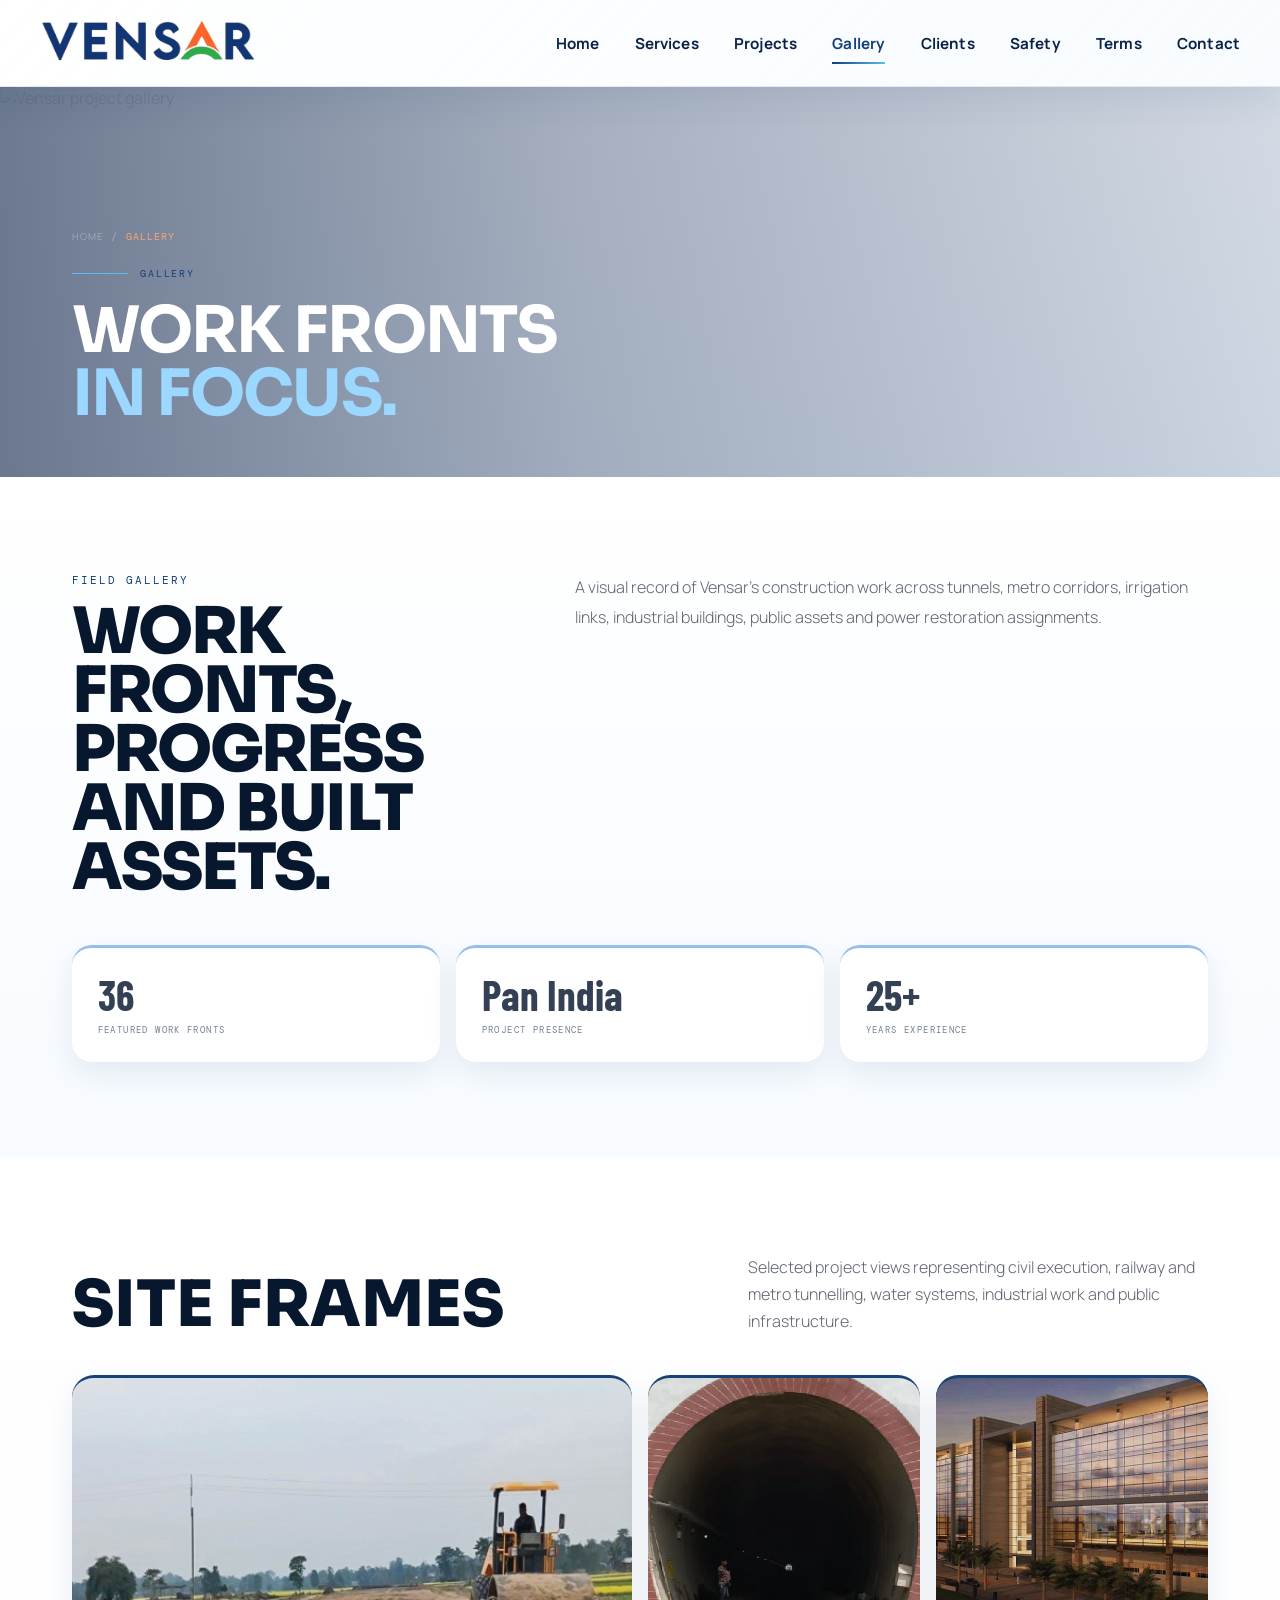
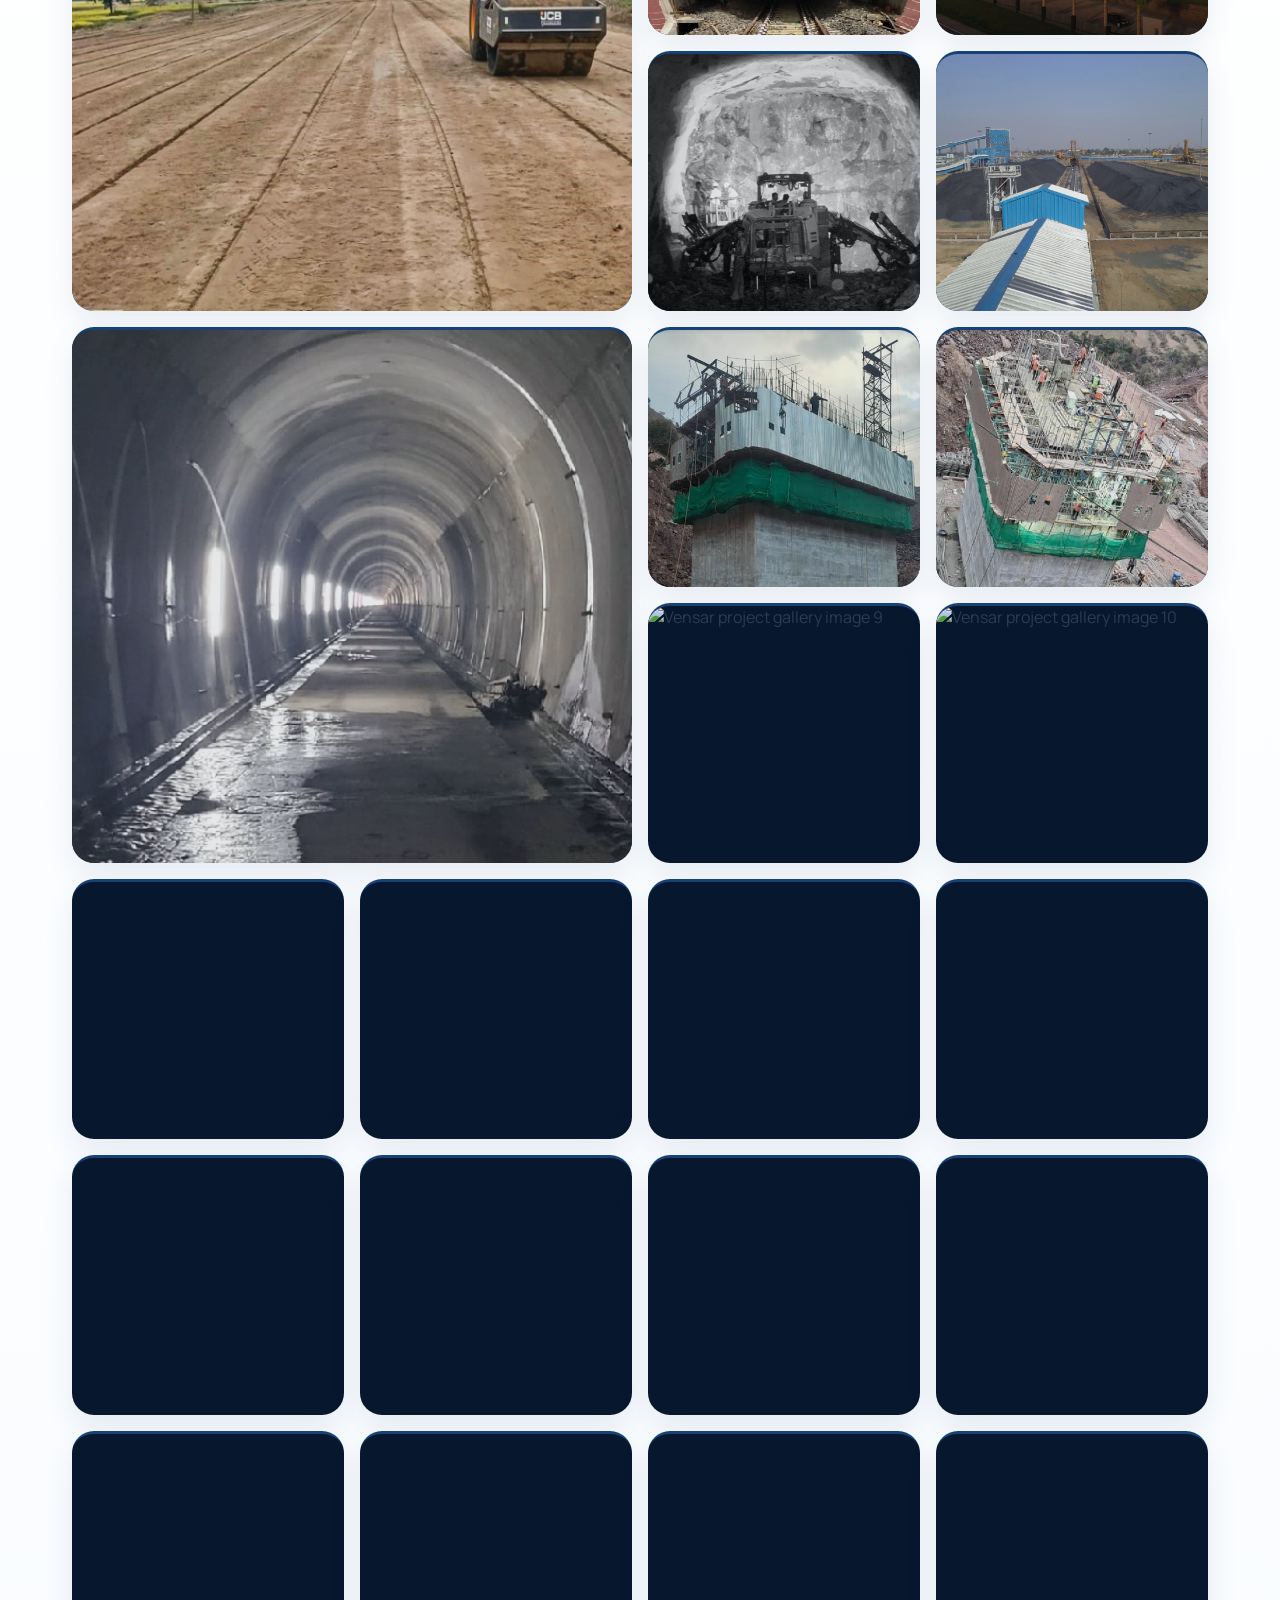
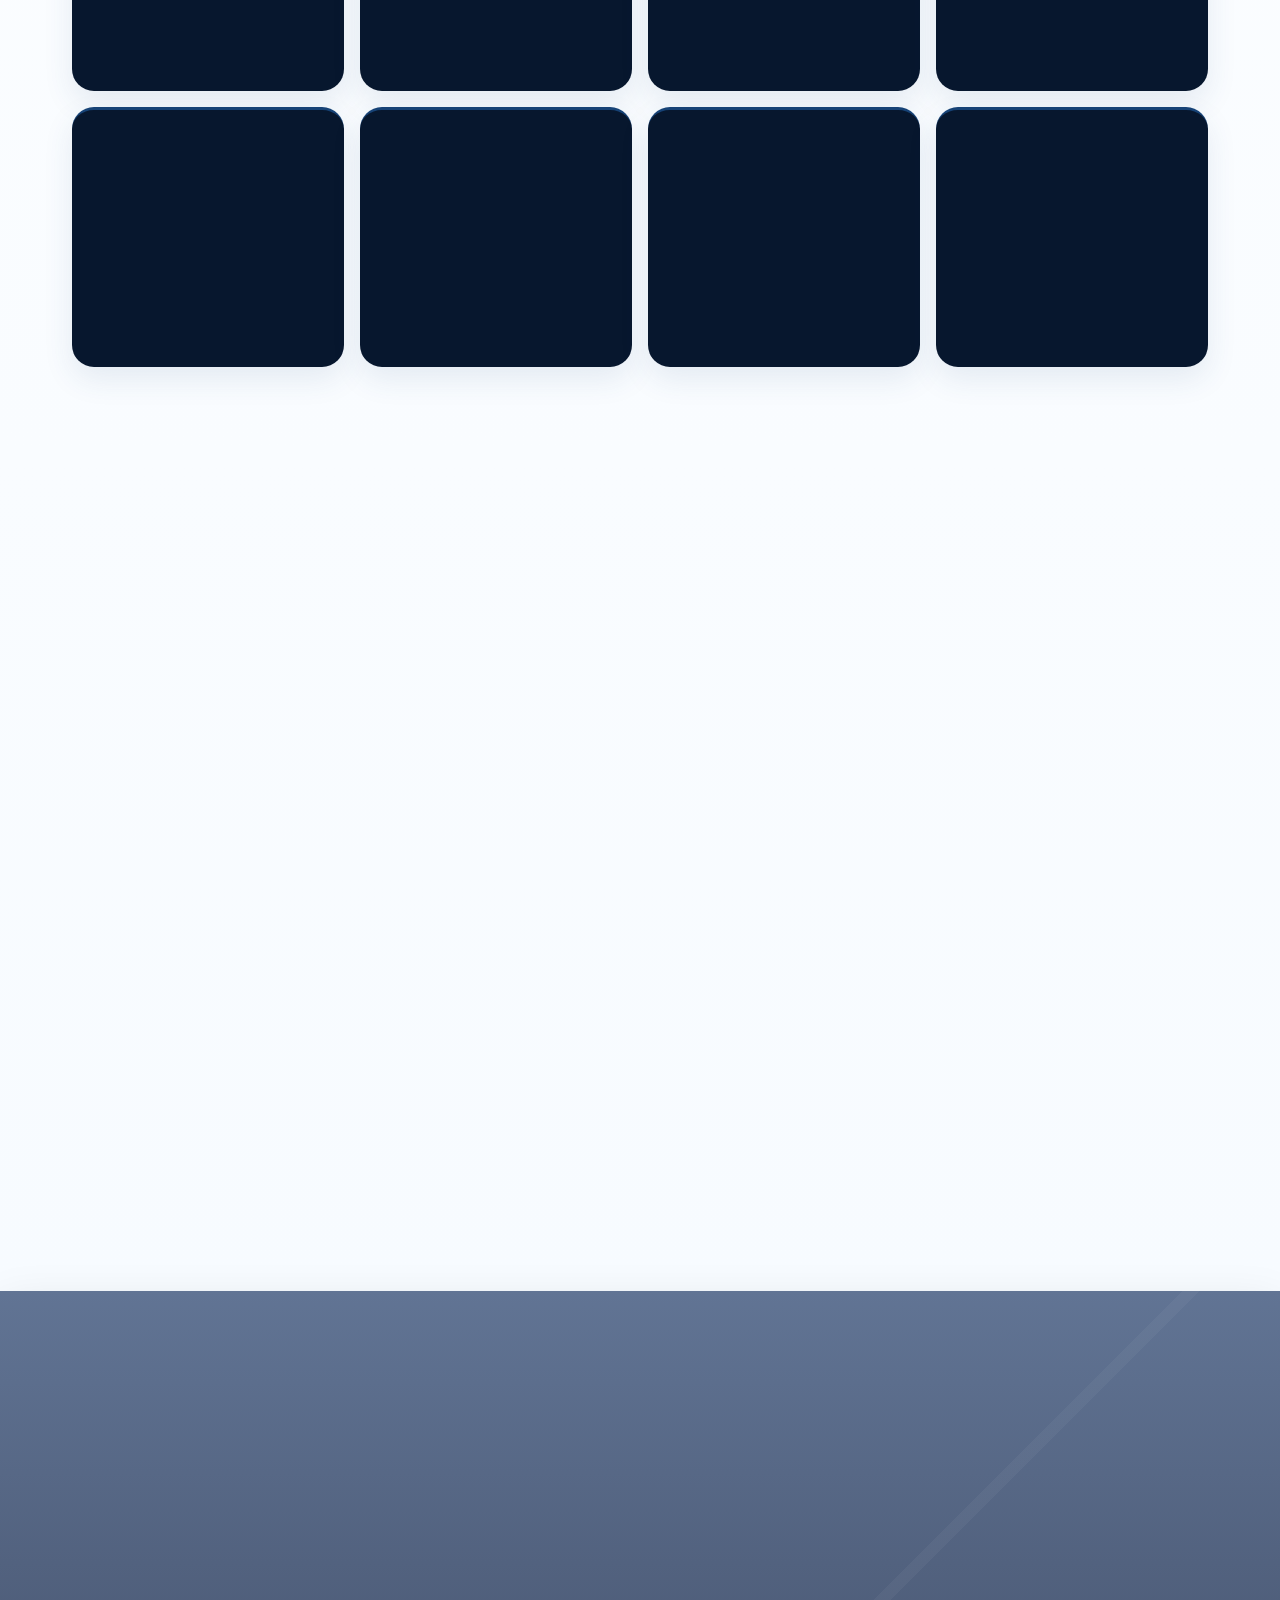
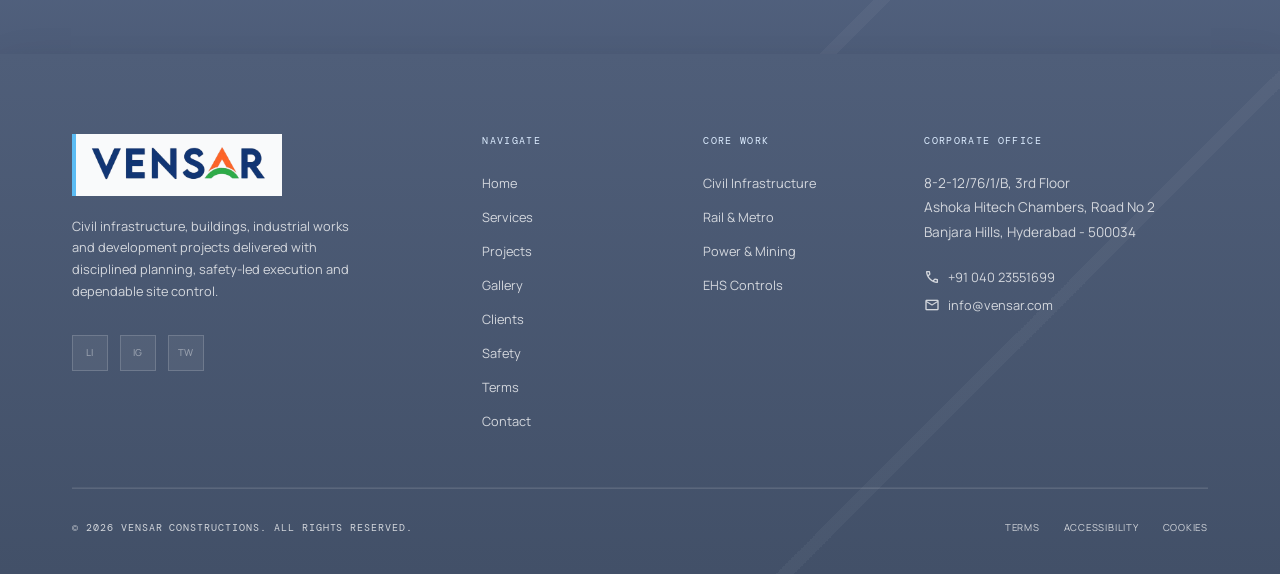
==== commit 22efb6a7: "slider hero images changes and front page of highlight points changes" ====
--- a/gallery.html
+++ b/gallery.html
@@ -491,7 +491,7 @@
 .page-hero-img{position:absolute;inset:0;width:100%;height:100%;object-fit:cover;opacity:.38}.page-hero-overlay{position:absolute;inset:0;background:linear-gradient(to top,var(--navy) 30%,rgba(0,31,77,.55) 70%,transparent)}.page-hero-content{position:relative;z-index:2;padding-bottom:5rem;padding-top:76px;width:100%}.page-hero-label{display:flex;align-items:center;gap:.75rem;margin-bottom:1.25rem}.page-hero-label-line{width:32px;height:1px;background:var(--amber-bright)}.page-hero-label-text{font-family:var(--font-mono);font-size:.65rem;letter-spacing:.18em;text-transform:uppercase;color:var(--amber-dim)}.page-hero-h1{font-family:var(--font-display);font-size:clamp(3rem,7vw,6rem);font-weight:900;text-transform:uppercase;letter-spacing:-.02em;color:var(--white);line-height:.88;max-width:760px}.page-hero-h1 em{font-style:normal;color:var(--amber-bright)}.breadcrumb{display:flex;align-items:center;gap:.5rem;margin-bottom:1.5rem}.breadcrumb a,.breadcrumb span{font-family:var(--font-mono);font-size:.6rem;letter-spacing:.1em;text-transform:uppercase;color:rgba(255,255,255,.32)}.breadcrumb .current{color:var(--amber-dim)}
 .page-intro{padding:5rem 0;background:var(--surface)}.page-intro-grid{display:grid;grid-template-columns:5fr 7fr;gap:4rem;align-items:start}.intro-kicker{font-family:var(--font-mono);font-size:.65rem;letter-spacing:.18em;text-transform:uppercase;color:var(--amber-bright);margin-bottom:1rem}.intro-title{font-family:var(--font-display);font-size:clamp(2.4rem,5vw,4.4rem);font-weight:900;text-transform:uppercase;color:var(--navy);line-height:.92;letter-spacing:-.02em}.intro-text{font-size:1rem;line-height:1.85;color:var(--ink-muted);font-weight:300}.metric-strip{display:grid;grid-template-columns:repeat(3,1fr);gap:1px;background:var(--surf-high);margin-top:3rem}.metric-tile{background:var(--navy);padding:2rem}.metric-tile strong{font-family:var(--font-display);font-size:2.6rem;color:var(--white);line-height:1}.metric-tile span{display:block;font-family:var(--font-mono);font-size:.58rem;letter-spacing:.15em;text-transform:uppercase;color:rgba(255,255,255,.45);margin-top:.5rem}
 .gallery-section,.clients-section,.safety-section{padding:5rem 0 7rem;background:var(--surf-low)}.section-head{display:flex;justify-content:space-between;align-items:end;gap:2rem;margin-bottom:2.5rem}.section-head h2{font-family:var(--font-display);font-size:clamp(2.5rem,5vw,4rem);font-weight:900;text-transform:uppercase;color:var(--navy);line-height:.94}.section-head p{max-width:460px;color:var(--ink-muted);line-height:1.7;font-weight:300}
-.gallery-grid{display:grid;grid-template-columns:repeat(4,1fr);grid-auto-rows:260px;gap:1rem}.gallery-card{position:relative;overflow:hidden;background:var(--navy)}.gallery-card:nth-child(1),.gallery-card:nth-child(6){grid-column:span 2;grid-row:span 2}.gallery-card img{width:100%;height:100%;object-fit:cover;transition:transform .8s cubic-bezier(.4,0,.2,1);opacity:.9}.gallery-card:hover img{transform:scale(1.06)}
+.gallery-grid{display:grid;grid-template-columns:repeat(4,1fr);grid-auto-rows:260px;gap:1rem}.gallery-card{position:relative;overflow:hidden;background:var(--navy);content-visibility:auto;contain-intrinsic-size:260px}.gallery-card:nth-child(1),.gallery-card:nth-child(6){grid-column:span 2;grid-row:span 2}.gallery-card img{width:100%;height:100%;object-fit:cover;transition:transform .8s cubic-bezier(.4,0,.2,1);opacity:.9}.gallery-card:hover img{transform:scale(1.06)}.gallery-load-sentinel{height:1px}
 .client-grid{display:grid;grid-template-columns:repeat(4,1fr);gap:1px;background:var(--surf-high);border:1px solid var(--surf-high)}.client-card{min-height:190px;background:var(--surface);padding:1.5rem;display:flex;flex-direction:column;justify-content:space-between;transition:background var(--transition),transform .25s}.client-card:hover{background:var(--white);transform:translateY(-3px)}.client-mark{width:42px;height:42px;background:var(--navy);color:var(--white);display:flex;align-items:center;justify-content:center;font-family:var(--font-display);font-weight:900;font-size:1rem}.client-card h3{font-family:var(--font-display);font-size:1.45rem;font-weight:800;text-transform:uppercase;color:var(--navy);line-height:1}.client-card p{font-family:var(--font-mono);font-size:.58rem;letter-spacing:.12em;text-transform:uppercase;color:var(--ink-faint)}.client-band{margin-top:4rem;background:var(--navy);padding:3rem;display:grid;grid-template-columns:1fr 1fr 1fr;gap:2rem}.client-band strong{font-family:var(--font-display);font-size:3rem;color:var(--white);line-height:1}.client-band span{display:block;font-family:var(--font-mono);font-size:.6rem;letter-spacing:.15em;text-transform:uppercase;color:rgba(255,255,255,.45);margin-top:.4rem}
 .safety-layout{display:grid;grid-template-columns:4fr 8fr;gap:2rem}.safety-panel{background:var(--navy);padding:2.5rem;color:var(--white);position:sticky;top:110px;align-self:start}.safety-panel h3{font-family:var(--font-display);font-size:2.4rem;line-height:.95;text-transform:uppercase;margin-bottom:1.25rem}.safety-panel p{color:rgba(255,255,255,.62);line-height:1.75;font-weight:300}.safety-list{display:grid;gap:1rem}.safety-card{background:var(--surface);padding:1.75rem;border-left:4px solid var(--amber-bright);display:grid;grid-template-columns:auto 1fr;gap:1.25rem;align-items:start}.safety-num{font-family:var(--font-display);font-size:2rem;font-weight:900;color:var(--amber-bright);line-height:1}.safety-card h3{font-family:var(--font-display);font-size:1.6rem;text-transform:uppercase;color:var(--navy);line-height:1;margin-bottom:.5rem}.safety-card p{color:var(--ink-muted);line-height:1.7;font-weight:300}.protocol-grid{margin-top:4rem;display:grid;grid-template-columns:repeat(4,1fr);gap:1rem}.protocol{background:var(--white);padding:1.5rem;min-height:180px}.protocol span{font-family:var(--font-mono);font-size:.58rem;letter-spacing:.15em;text-transform:uppercase;color:var(--amber-bright)}.protocol h3{font-family:var(--font-display);font-size:1.35rem;text-transform:uppercase;color:var(--navy);line-height:1;margin-top:.8rem}
 .cta-strip{background:var(--navy);padding:5rem 0}.cta-strip-inner{display:flex;justify-content:space-between;align-items:center;gap:2rem}.cta-strip-title{font-family:var(--font-display);font-size:clamp(2.6rem,6vw,5rem);font-weight:900;text-transform:uppercase;color:var(--white);line-height:.88}.cta-strip-btns{display:flex;gap:1rem;flex-wrap:wrap}
@@ -542,4 +542,4 @@
       <div class="footer-legal"><a href="terms.html">Terms</a><a href="#">Accessibility</a><a href="#">Cookies</a></div>
     </div>
   </div>
-</footer><script src="gallery-manifest.js"></script><script>document.addEventListener('DOMContentLoaded',()=>{const fallbackGallery=['assets/gallery/gallery-19.jpg','assets/gallery/gallery-b10.jpeg','assets/gallery/gallery-b13.jpeg','assets/gallery/gallery-building.jpg','assets/gallery/gallery-highway.jpg','assets/gallery/gallery-live-12.jpg','assets/gallery/gallery-live-14.jpg','assets/gallery/gallery-live-15.jpg','assets/gallery/gallery-live-16.jpg','assets/gallery/gallery-live-18.jpg','assets/gallery/gallery-live-b12.jpeg','assets/gallery/gallery-live-b14.jpeg','assets/gallery/gallery-live-b15.jpeg','assets/gallery/gallery-live-b16.jpg','assets/gallery/gallery-live-b17.jpg','assets/gallery/gallery-live-b2.jpg','assets/gallery/gallery-live-b21.jpg','assets/gallery/gallery-live-b23.jpeg','assets/gallery/gallery-live-b6.jpeg','assets/gallery/gallery-live-b7.jpeg','assets/gallery/gallery-live-b8.jpeg','assets/gallery/gallery-live-c1.jpg','assets/gallery/gallery-live-c2.jpg','assets/gallery/gallery-mining.jpg','assets/gallery/gallery-power.jpg','assets/gallery/gallery-power2.jpg','assets/gallery/gallery-railway.jpg','assets/gallery/gallery-tunnel.jpg','assets/gallery/gallery-tuunel.jpeg'];const manifestFiles=Array.isArray(window.GALLERY_MANIFEST)?window.GALLERY_MANIFEST.filter(file=>typeof file==='string'&&file.startsWith('assets/gallery/')):fallbackGallery;const liveGallery=manifestFiles.length?manifestFiles:fallbackGallery;const grid=document.querySelector('.gallery-grid');if(grid){grid.innerHTML=liveGallery.map((file,index)=>`<article class="gallery-card reveal reveal-delay-${index%4}"><img src="${file}" alt="Vensar project gallery image ${index+1}" loading="lazy"/></article>`).join('')}const galleryMetric=document.querySelector('.metric-tile [data-count]');if(galleryMetric){galleryMetric.dataset.count=String(liveGallery.length);galleryMetric.textContent='0'}})</script><script>document.addEventListener('DOMContentLoaded',()=>{const nav=document.querySelector('.nav');if(nav){window.addEventListener('scroll',()=>{nav.classList.toggle('scrolled',window.scrollY>40)},{passive:true})}const toggle=document.querySelector('.nav-toggle');const mobileNav=document.querySelector('.nav-mobile');if(toggle&&mobileNav){toggle.addEventListener('click',()=>{toggle.classList.toggle('open');mobileNav.classList.toggle('open')});mobileNav.querySelectorAll('a').forEach(a=>a.addEventListener('click',()=>{toggle.classList.remove('open');mobileNav.classList.remove('open')}))}if('IntersectionObserver' in window){const observer=new IntersectionObserver(entries=>{entries.forEach(entry=>{if(entry.isIntersecting){entry.target.classList.add('visible');observer.unobserve(entry.target)}})},{threshold:.12});document.querySelectorAll('.reveal').forEach(el=>observer.observe(el))}else{document.querySelectorAll('.reveal').forEach(el=>el.classList.add('visible'))}const counterObserver='IntersectionObserver' in window?new IntersectionObserver(entries=>{entries.forEach(entry=>{if(entry.isIntersecting){animateCounter(entry.target);counterObserver.unobserve(entry.target)}})},{threshold:.5}):null;document.querySelectorAll('[data-count]').forEach(el=>counterObserver?counterObserver.observe(el):animateCounter(el));function animateCounter(el){const target=parseFloat(el.dataset.count);const suffix=el.dataset.suffix||'';const prefix=el.dataset.prefix||'';const decimals=el.dataset.decimals?parseInt(el.dataset.decimals):0;const duration=1400;const start=performance.now();function update(now){const progress=Math.min((now-start)/duration,1);const eased=1-Math.pow(1-progress,3);el.textContent=prefix+(target*eased).toFixed(decimals)+suffix;if(progress<1)requestAnimationFrame(update)}requestAnimationFrame(update)}})</script></body></html>
+</footer><script src="gallery-manifest.js"></script><script>document.addEventListener('DOMContentLoaded',()=>{const fallbackGallery=['assets/gallery/gallery-19.jpg','assets/gallery/gallery-b10.jpeg','assets/gallery/gallery-b13.jpeg','assets/gallery/gallery-building.jpg','assets/gallery/gallery-highway.jpg','assets/gallery/gallery-live-12.jpg','assets/gallery/gallery-live-14.jpg','assets/gallery/gallery-live-15.jpg','assets/gallery/gallery-live-16.jpg','assets/gallery/gallery-live-18.jpg','assets/gallery/gallery-live-b12.jpeg','assets/gallery/gallery-live-b14.jpeg','assets/gallery/gallery-live-b15.jpeg','assets/gallery/gallery-live-b16.jpg','assets/gallery/gallery-live-b17.jpg','assets/gallery/gallery-live-b2.jpg','assets/gallery/gallery-live-b21.jpg','assets/gallery/gallery-live-b23.jpeg','assets/gallery/gallery-live-b6.jpeg','assets/gallery/gallery-live-b7.jpeg','assets/gallery/gallery-live-b8.jpeg','assets/gallery/gallery-live-c1.jpg','assets/gallery/gallery-live-c2.jpg','assets/gallery/gallery-mining.jpg','assets/gallery/gallery-power.jpg','assets/gallery/gallery-power2.jpg','assets/gallery/gallery-railway.jpg','assets/gallery/gallery-tunnel.jpg','assets/gallery/gallery-tuunel.jpeg'];const manifestFiles=Array.isArray(window.GALLERY_MANIFEST)?window.GALLERY_MANIFEST.filter(file=>typeof file==='string'&&file.startsWith('assets/gallery/')):fallbackGallery;const liveGallery=manifestFiles.length?manifestFiles:fallbackGallery;const grid=document.querySelector('.gallery-grid');const initialGallery=['assets/gallery/gallery-highway.jpg','assets/gallery/gallery-railway.jpg','assets/gallery/gallery-building.jpg','assets/gallery/gallery-mining.jpg','assets/gallery/gallery-power.jpg','assets/gallery/gallery-tunnel.jpg','assets/gallery/gallery-live-c1.jpg','assets/gallery/gallery-live-c2.jpg'];if(grid){grid.querySelectorAll('img').forEach(img=>{img.loading='lazy';img.decoding='async';img.fetchPriority='low'});const remainingGallery=liveGallery.filter(file=>!initialGallery.includes(file));let renderedCount=0;const BATCH_SIZE=12;const sentinel=document.createElement('div');sentinel.className='gallery-load-sentinel';sentinel.setAttribute('aria-hidden','true');grid.parentNode.appendChild(sentinel);function appendGalleryBatch(){if(renderedCount>=remainingGallery.length)return;const nextBatch=remainingGallery.slice(renderedCount,renderedCount+BATCH_SIZE);grid.insertAdjacentHTML('beforeend',nextBatch.map((file,offset)=>`<article class="gallery-card reveal reveal-delay-${(renderedCount+offset)%4}"><img src="${file}" alt="Vensar project gallery image ${initialGallery.length+renderedCount+offset+1}" loading="lazy" decoding="async" fetchpriority="low"/></article>`).join(''));const appended=Array.from(grid.querySelectorAll('.gallery-card')).slice(-nextBatch.length);appended.forEach(card=>{if(window.__galleryRevealObserver){window.__galleryRevealObserver.observe(card)}else{card.classList.add('visible')}});renderedCount+=nextBatch.length;if(renderedCount>=remainingGallery.length)sentinel.remove()}if('IntersectionObserver' in window&&remainingGallery.length){const galleryObserver=new IntersectionObserver(entries=>{entries.forEach(entry=>{if(entry.isIntersecting)appendGalleryBatch()})},{rootMargin:'900px 0px'});galleryObserver.observe(sentinel)}else{while(renderedCount<remainingGallery.length)appendGalleryBatch()}}const galleryMetric=document.querySelector('.metric-tile [data-count]');if(galleryMetric){galleryMetric.dataset.count=String(liveGallery.length);galleryMetric.textContent='0'}})</script><script>document.addEventListener('DOMContentLoaded',()=>{const nav=document.querySelector('.nav');if(nav){window.addEventListener('scroll',()=>{nav.classList.toggle('scrolled',window.scrollY>40)},{passive:true})}const toggle=document.querySelector('.nav-toggle');const mobileNav=document.querySelector('.nav-mobile');if(toggle&&mobileNav){toggle.addEventListener('click',()=>{toggle.classList.toggle('open');mobileNav.classList.toggle('open')});mobileNav.querySelectorAll('a').forEach(a=>a.addEventListener('click',()=>{toggle.classList.remove('open');mobileNav.classList.remove('open')}))}if('IntersectionObserver' in window){const observer=new IntersectionObserver(entries=>{entries.forEach(entry=>{if(entry.isIntersecting){entry.target.classList.add('visible');observer.unobserve(entry.target)}})},{threshold:.12});window.__galleryRevealObserver=observer;document.querySelectorAll('.reveal').forEach(el=>observer.observe(el))}else{document.querySelectorAll('.reveal').forEach(el=>el.classList.add('visible'))}const counterObserver='IntersectionObserver' in window?new IntersectionObserver(entries=>{entries.forEach(entry=>{if(entry.isIntersecting){animateCounter(entry.target);counterObserver.unobserve(entry.target)}})},{threshold:.5}):null;document.querySelectorAll('[data-count]').forEach(el=>counterObserver?counterObserver.observe(el):animateCounter(el));function animateCounter(el){const target=parseFloat(el.dataset.count);const suffix=el.dataset.suffix||'';const prefix=el.dataset.prefix||'';const decimals=el.dataset.decimals?parseInt(el.dataset.decimals):0;const duration=1400;const start=performance.now();function update(now){const progress=Math.min((now-start)/duration,1);const eased=1-Math.pow(1-progress,3);el.textContent=prefix+(target*eased).toFixed(decimals)+suffix;if(progress<1)requestAnimationFrame(update)}requestAnimationFrame(update)}})</script></body></html>
--- a/styles.css
+++ b/styles.css
@@ -1790,9 +1790,9 @@
 .hero-carousel {
   position: relative;
   display: block;
-  min-height: calc(100svh - var(--nav-height));
-  height: auto;
-  max-height: none;
+  min-height: clamp(420px, 72svh, 720px);
+  height: clamp(420px, 72svh, 720px);
+  max-height: 720px;
   width: 100%;
   margin: 0;
   padding-bottom: 0;
@@ -1811,8 +1811,9 @@
 
 .hero-carousel .hero-carousel-overlay {
   background:
-    linear-gradient(90deg, rgba(5, 22, 50, 0.86) 0%, rgba(10, 39, 82, 0.68) 42%, rgba(10, 39, 82, 0.24) 100%),
-    linear-gradient(180deg, rgba(245, 250, 255, 0.06) 0%, rgba(4, 15, 34, 0.36) 100%);
+    linear-gradient(90deg, rgba(5, 22, 50, 0.12) 0%, rgba(10, 39, 82, 0.08) 42%, rgba(10, 39, 82, 0.03) 100%),
+    linear-gradient(180deg, rgba(245, 250, 255, 0.02) 0%, rgba(4, 15, 34, 0.08) 100%);
+  transition: opacity 280ms ease, background 280ms ease;
 }
 
 .hero-carousel::after {
@@ -1820,94 +1821,50 @@
   display: block;
   position: absolute;
   inset: auto 0 0 0;
-  height: 34%;
+  height: 20%;
   z-index: 1;
   pointer-events: none;
   background:
-    radial-gradient(circle at 12% 100%, rgba(91, 188, 244, 0.28), transparent 34%),
-    linear-gradient(180deg, transparent, rgba(3, 13, 31, 0.44));
+    radial-gradient(circle at 12% 100%, rgba(91, 188, 244, 0.12), transparent 30%),
+    linear-gradient(180deg, transparent, rgba(3, 13, 31, 0.1));
 }
 
 .hero-carousel .hero-content {
-  display: flex;
-  flex-direction: column;
-  align-items: flex-start;
-  justify-content: center;
-  height: auto;
-  min-height: calc(100svh - var(--nav-height));
-  padding-top: clamp(70px, 8vh, 108px);
-  padding-bottom: clamp(70px, 8vh, 108px);
-}
-
-.hero-caption-panel {
-  height: fit-content;
-  width: min(1120px, 100%);
-  margin-top: 0;
-  padding: clamp(2rem, 3.2vw, 3.35rem);
-  background:
-    linear-gradient(135deg, rgba(255, 255, 255, 0.18), rgba(255, 255, 255, 0.06)),
-    linear-gradient(135deg, rgba(9, 34, 73, 0.48), rgba(12, 55, 105, 0.26));
-  border: 1px solid rgba(255, 255, 255, 0.24);
-  border-left: 4px solid var(--brand-blue-2);
-  border-radius: 0 34px 34px 0;
-  box-shadow: 0 32px 86px rgba(0, 17, 42, 0.26);
-  backdrop-filter: blur(14px) saturate(1.12);
-  -webkit-backdrop-filter: blur(14px) saturate(1.12);
-}
-
-.hero-carousel .hero-actions {
-  margin: 1.35rem 0 0;
+  position: absolute;
+  inset: 0;
+  z-index: 3;
+  min-height: 100%;
+  padding: 0;
+  pointer-events: none;
 }
 
 .hero-carousel .hero-dots {
-  margin-top: 1.15rem;
-}
-
-.hero-caption-kicker {
-  font-size: 0.82rem;
-  font-weight: 600;
-  letter-spacing: 0.14em;
-  text-transform: uppercase;
-  color: rgba(238, 247, 255, 0.82);
-}
-
-.hero-carousel .hero-h1 {
-  max-width: 1060px;
-  font-size: clamp(2.35rem, 4vw, 4.15rem);
-  font-weight: 650;
-  line-height: 1.06;
-  letter-spacing: -0.045em;
-  text-wrap: balance;
-}
-
-.hero-carousel .hero-h1 em {
-  color: var(--brand-blue-2);
-  font-weight: 700;
-}
-
-.hero-carousel .hero-sub {
-  max-width: 920px;
-  color: rgba(255, 255, 255, 0.9);
-  font-size: clamp(0.94rem, 1.05vw, 1.05rem);
-  line-height: 1.78;
-}
-
-.hero-carousel .btn-primary {
-  background: linear-gradient(135deg, var(--brand-blue), var(--brand-blue-2));
-  color: var(--white);
-}
-
-.hero-carousel .btn-ghost.hero-ghost {
-  background: rgba(255, 255, 255, 0.16);
-  border-color: rgba(255, 255, 255, 0.22);
+  position: absolute;
+  right: clamp(1rem, 2.8vw, 2.4rem);
+  bottom: clamp(1rem, 2.8vw, 2.1rem);
+  display: inline-flex;
+  align-items: center;
+  gap: 0.65rem;
+  margin: 0;
+  padding: 0.65rem 0.9rem;
+  border: 1px solid rgba(255, 255, 255, 0.26);
+  border-radius: 999px;
+  background: rgba(6, 21, 45, 0.3);
+  backdrop-filter: blur(10px);
+  -webkit-backdrop-filter: blur(10px);
+  pointer-events: auto;
 }
 
 .hero-dot {
-  background: rgba(43, 126, 216, 0.22);
+  width: 12px;
+  height: 12px;
+  border: 1px solid rgba(255, 255, 255, 0.55);
+  background: rgba(255, 255, 255, 0.18);
 }
 
 .hero-dot.is-active {
-  background: var(--brand-blue);
+  background: #ffffff;
+  border-color: #ffffff;
 }
 
 .stats-board {
@@ -1934,6 +1891,8 @@
   line-height: 1.12;
   letter-spacing: -0.03em;
   text-wrap: balance;
+  font-variant-numeric: tabular-nums;
+  white-space: nowrap;
 }
 
 .business-showcase {
@@ -2492,31 +2451,23 @@
   }
 
   .hero-carousel {
-    min-height: calc(100svh - var(--nav-height));
-    height: auto;
+    min-height: clamp(320px, 52svh, 460px);
+    height: clamp(320px, 52svh, 460px);
     width: 100%;
     margin-top: 0;
     border-radius: 0;
   }
 
   .hero-carousel .hero-content {
-    min-height: calc(100svh - var(--nav-height));
-    justify-content: center;
-    padding-top: 42px;
-    padding-bottom: 42px;
-  }
-
-  .hero-caption-panel {
-    margin-top: 0;
-    padding: 1.55rem;
-    border-left-width: 3px;
-    border-radius: 0 24px 24px 0;
-  }
-
-  .hero-carousel .hero-h1 {
-    font-size: clamp(1.85rem, 8.2vw, 2.75rem);
-    line-height: 1.08;
-    letter-spacing: -0.035em;
+    min-height: 100%;
+    padding: 0;
+  }
+
+  .hero-carousel .hero-dots {
+    right: 0.9rem;
+    bottom: 0.9rem;
+    gap: 0.5rem;
+    padding: 0.5rem 0.7rem;
   }
 
   .page-hero-content {
